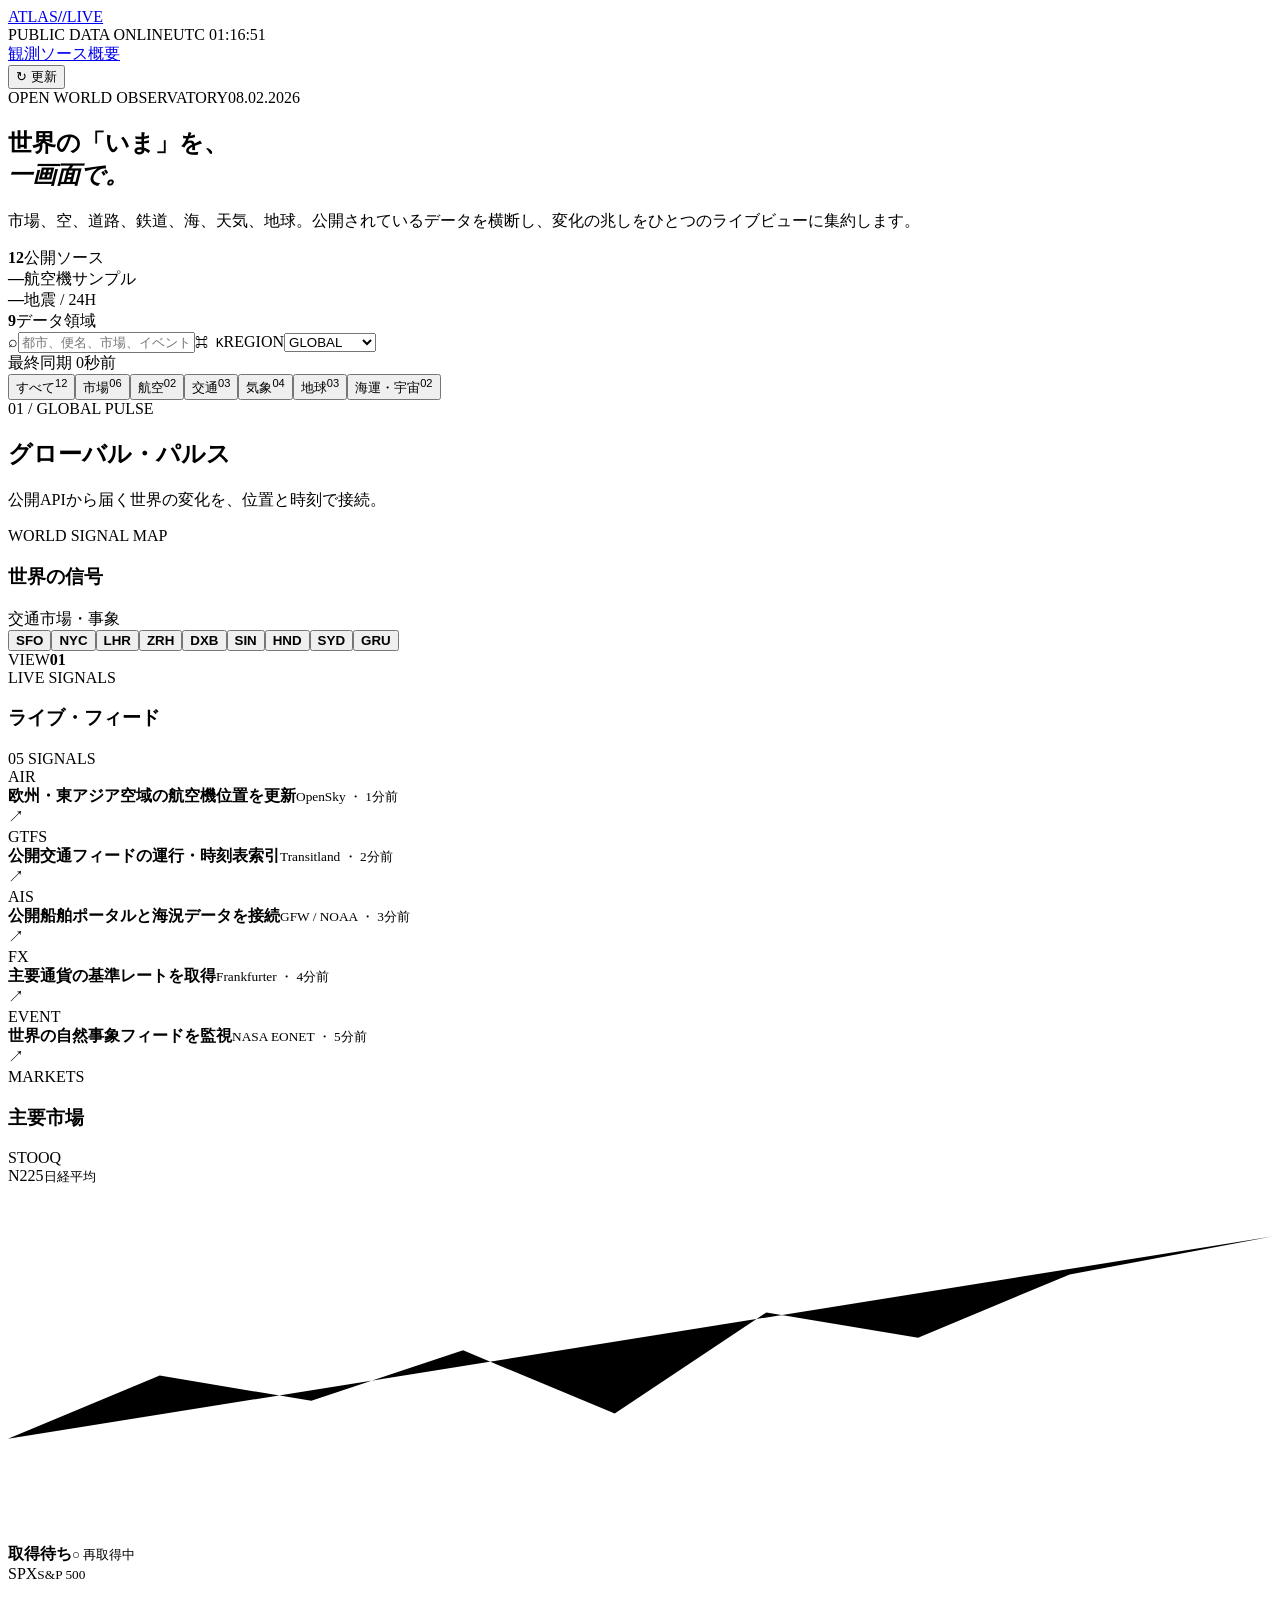
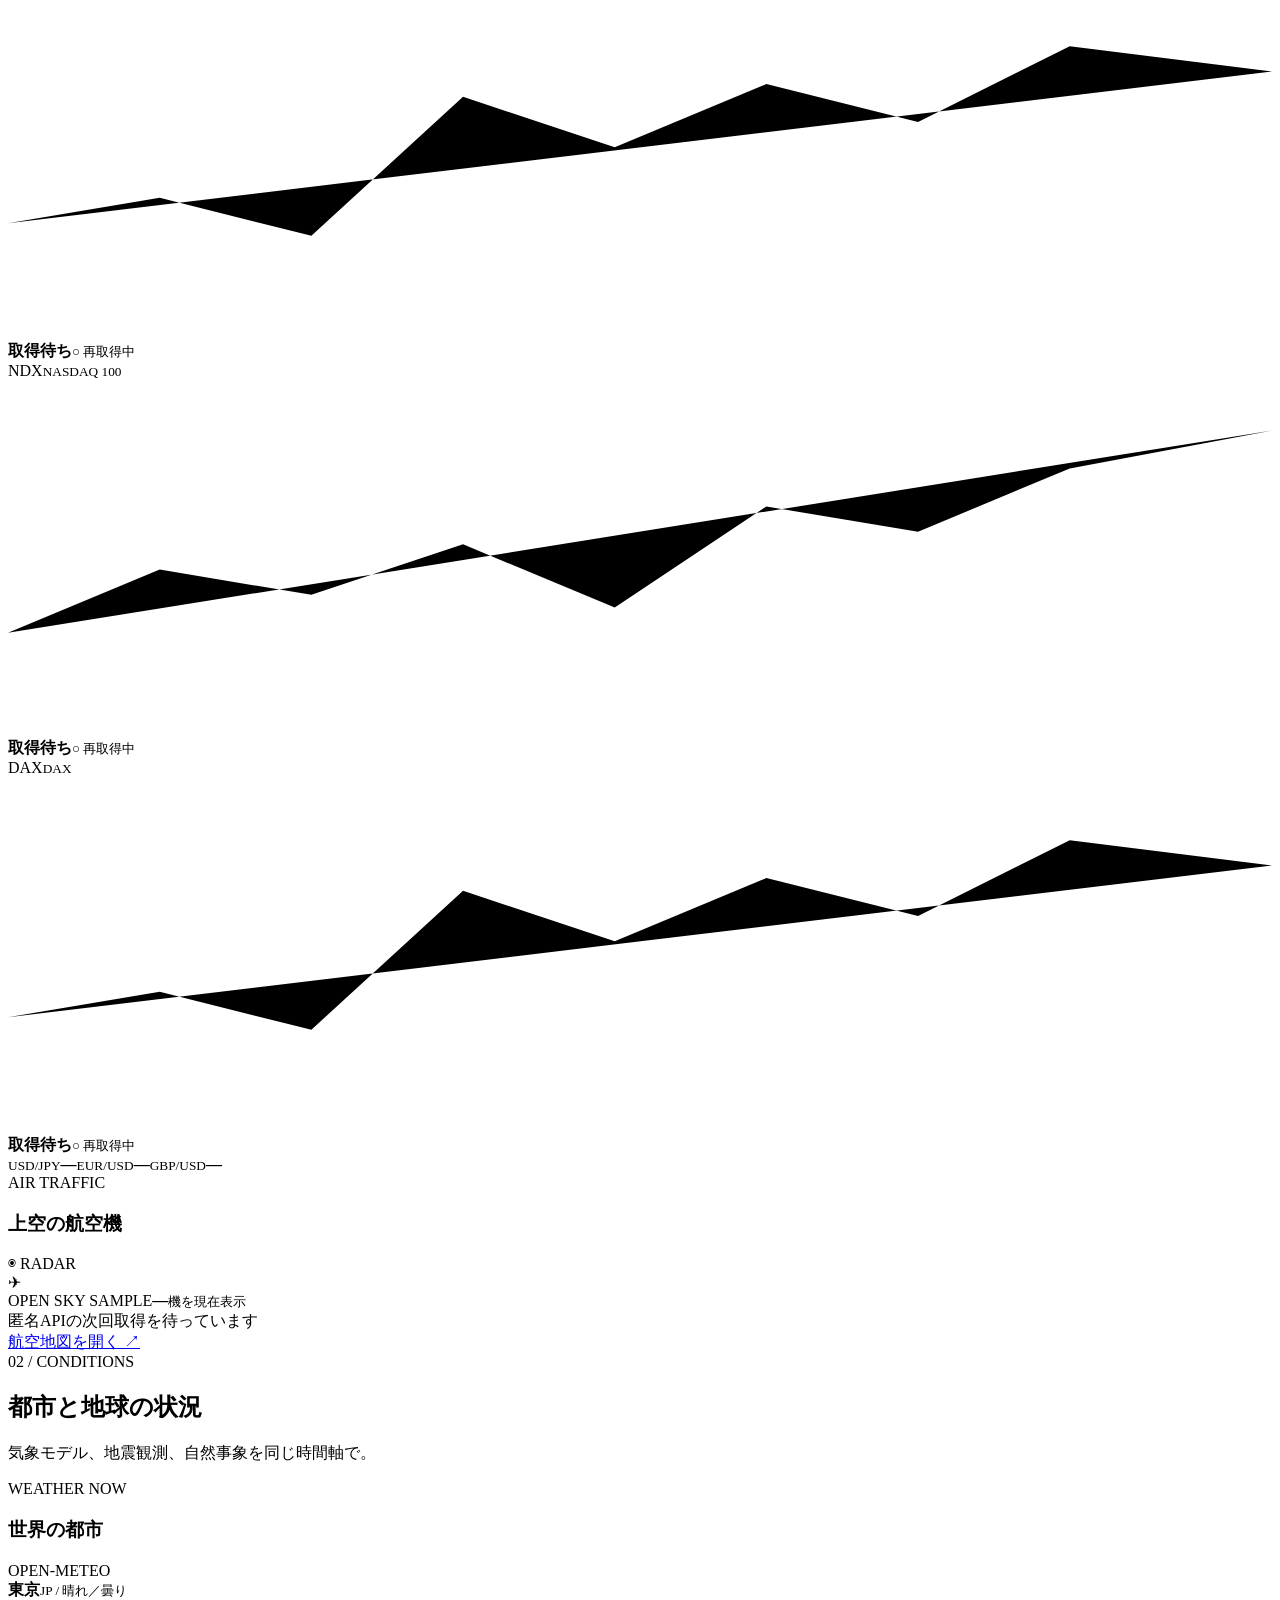
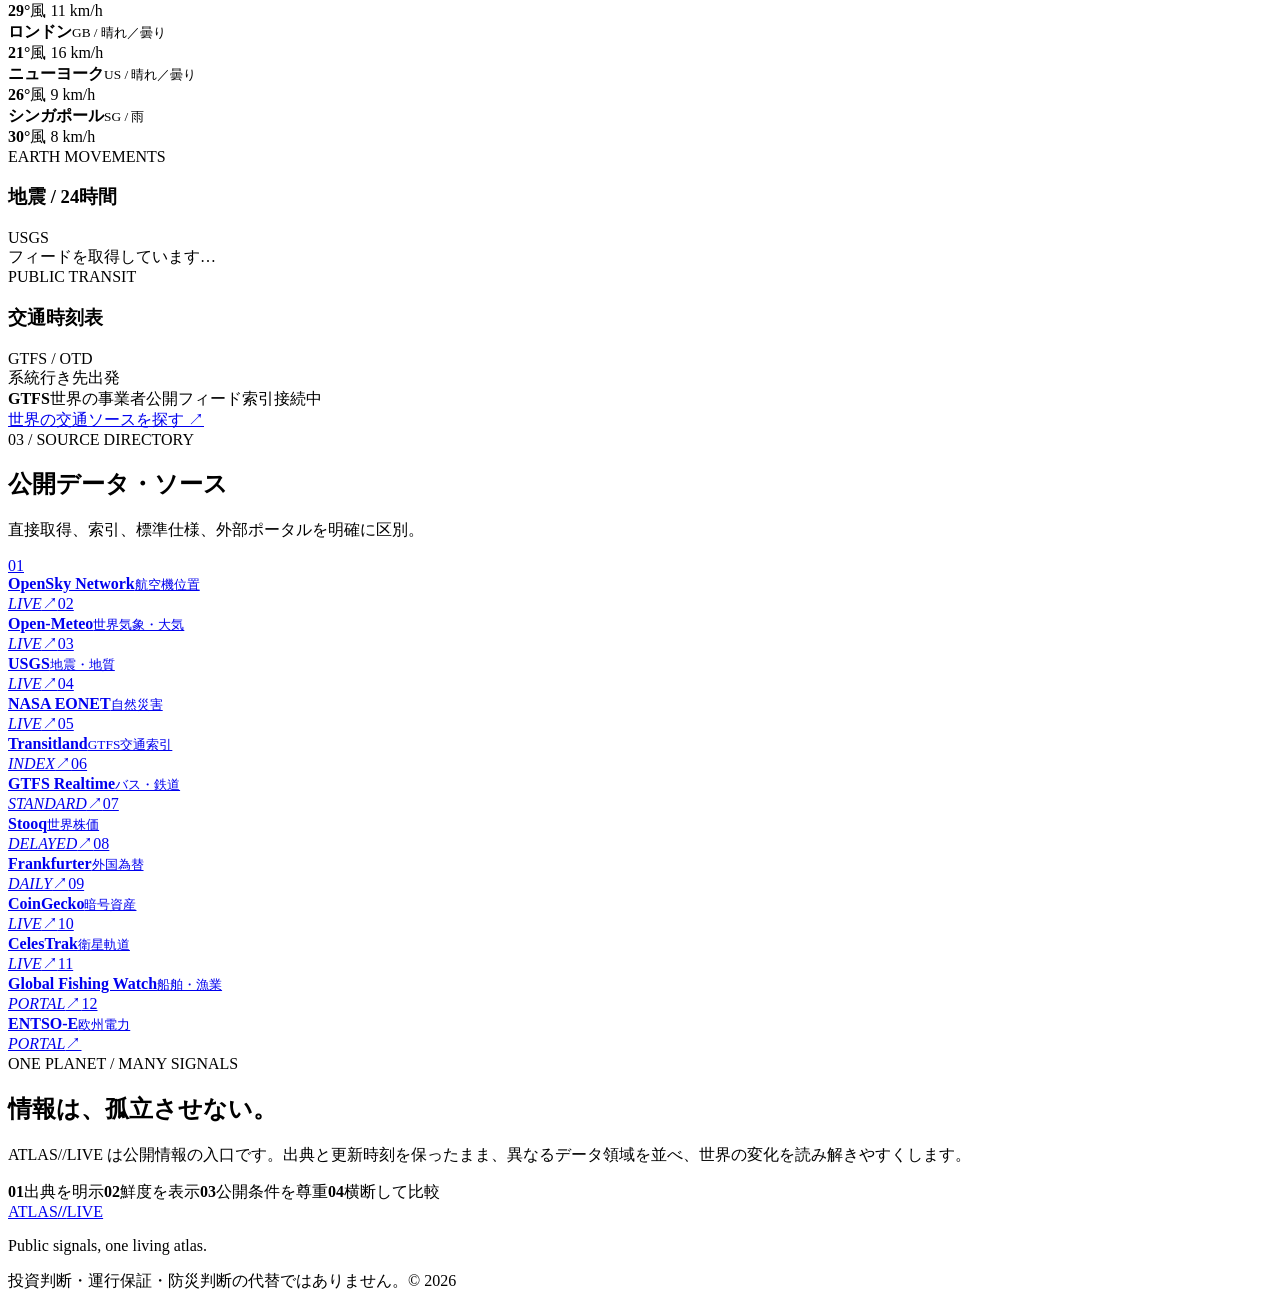
==== index.html @ 1d6b1f28 "Deploy ATLAS LIVE to GitHub Pages" ====
<!DOCTYPE html><html lang="ja"><head><meta charSet="utf-8"/><meta name="viewport" content="width=device-width, initial-scale=1"/><link rel="stylesheet" href="/world-web/_next/static/chunks/00b5xaovf6s9a.css" data-precedence="next"/><link rel="preload" as="script" fetchPriority="low" href="/world-web/_next/static/chunks/0ht900cau6_ur.js"/><script src="/world-web/_next/static/chunks/09-vfir2fygvc.js" async=""></script><script src="/world-web/_next/static/chunks/07lhk_q6pmm3r.js" async=""></script><script src="/world-web/_next/static/chunks/turbopack-0_xje67bsue8r.js" async=""></script><script src="/world-web/_next/static/chunks/0dbhjjzl8qfwv.js" async=""></script><script src="/world-web/_next/static/chunks/01idgk2assfg_.js" async=""></script><title>ATLAS//LIVE — 世界のいまを、一画面で。</title><meta name="description" content="市場、航空、交通、気象、地震、海運など世界の公開データを横断するライブ情報ハブ。"/><meta property="og:title" content="ATLAS//LIVE"/><meta property="og:description" content="THE WORLD, NOW. 世界の公開データをひとつのライブビューに。"/><meta property="og:image" content="https://almond1114.github.io/world-web/world-web/og.png"/><meta property="og:image:width" content="1200"/><meta property="og:image:height" content="630"/><meta property="og:image:alt" content="ATLAS//LIVE — THE WORLD, NOW."/><meta property="og:type" content="website"/><meta name="twitter:card" content="summary_large_image"/><meta name="twitter:title" content="ATLAS//LIVE"/><meta name="twitter:description" content="THE WORLD, NOW."/><meta name="twitter:image" content="https://almond1114.github.io/world-web/world-web/og.png"/><script src="/world-web/_next/static/chunks/03~yq9q893hmn.js" noModule=""></script></head><body><div hidden=""><!--$--><!--/$--></div><main><header class="topbar"><a class="brand" href="#top" aria-label="Atlas Live ホーム"><span>ATLAS</span><b>//</b><span>LIVE</span></a><div class="topStatus"><span class="livePill"><i></i> PUBLIC DATA ONLINE</span><span class="utc">UTC <!-- -->01:16:51</span></div><nav aria-label="メインナビゲーション"><a href="#observatory">観測</a><a href="#sources">ソース</a><a href="#about">概要</a></nav><button class="refreshButton isLoading" aria-label="データを再取得"><span>↻</span> 更新</button></header><section class="hero" id="top"><div class="heroKicker"><span>OPEN WORLD OBSERVATORY</span><span>08.02.2026</span></div><div class="heroGrid"><div><h1>世界の「いま」を、<br/><em>一画面で。</em></h1><p>市場、空、道路、鉄道、海、天気、地球。公開されているデータを横断し、変化の兆しをひとつのライブビューに集約します。</p></div><div class="heroSummary"><div><strong>12</strong><span>公開ソース</span></div><div><strong>—</strong><span>航空機サンプル</span></div><div><strong>—</strong><span>地震 / 24H</span></div><div><strong>9</strong><span>データ領域</span></div></div></div><div class="controlRail"><label class="searchBox"><span>⌕</span><input placeholder="都市、便名、市場、イベントを検索" aria-label="横断検索" value=""/><kbd>⌘ K</kbd></label><label class="regionSelect"><span>REGION</span><select aria-label="地域"><option selected="">GLOBAL</option><option>ASIA</option><option>EUROPE</option><option>AMERICAS</option><option>OCEANIA</option></select></label><div class="freshness"><span class="warn"></span> 最終同期 <!-- -->0秒前</div></div></section><section class="categoryRail" aria-label="データ種別"><button class="active"><span>すべて</span><sup>12</sup></button><button class=""><span>市場</span><sup>06</sup></button><button class=""><span>航空</span><sup>02</sup></button><button class=""><span>交通</span><sup>03</sup></button><button class=""><span>気象</span><sup>04</sup></button><button class=""><span>地球</span><sup>03</sup></button><button class=""><span>海運・宇宙</span><sup>02</sup></button></section><section class="observatory" id="observatory"><div class="sectionHead"><div><span class="eyebrow">01 / GLOBAL PULSE</span><h2>グローバル・パルス</h2></div><p>公開APIから届く世界の変化を、位置と時刻で接続。</p></div><div class="dashboardGrid"><article class="mapCard panel"><div class="panelHead"><div><span class="miniLabel">WORLD SIGNAL MAP</span><h3>世界の信号</h3></div><div class="legend"><span><i class="mint"></i>交通</span><span><i class="coral"></i>市場・事象</span></div></div><div class="mapCanvas" role="img" aria-label="公開データの信号位置を示す世界地図"><div class="lat lat1"></div><div class="lat lat2"></div><div class="lon lon1"></div><div class="lon lon2"></div><div class="land northAmerica"></div><div class="land southAmerica"></div><div class="land europe"></div><div class="land africa"></div><div class="land asia"></div><div class="land australia"></div><div class="route route1"></div><div class="route route2"></div><div class="route route3"></div><button class="mapNode air" style="left:14%;top:42%" aria-label="SFO データポイント"><span></span> <b>SFO</b></button><button class="mapNode market" style="left:27%;top:37%" aria-label="NYC データポイント"><span></span> <b>NYC</b></button><button class="mapNode air" style="left:46%;top:30%" aria-label="LHR データポイント"><span></span> <b>LHR</b></button><button class="mapNode transit" style="left:51%;top:36%" aria-label="ZRH データポイント"><span></span> <b>ZRH</b></button><button class="mapNode weather" style="left:61%;top:49%" aria-label="DXB データポイント"><span></span> <b>DXB</b></button><button class="mapNode transit" style="left:73%;top:65%" aria-label="SIN データポイント"><span></span> <b>SIN</b></button><button class="mapNode air" style="left:83%;top:41%" aria-label="HND データポイント"><span></span> <b>HND</b></button><button class="mapNode weather" style="left:87%;top:78%" aria-label="SYD データポイント"><span></span> <b>SYD</b></button><button class="mapNode market" style="left:34%;top:74%" aria-label="GRU データポイント"><span></span> <b>GRU</b></button><div class="mapStamp"><span>VIEW</span><b>01</b></div></div></article><article class="feedCard panel"><div class="panelHead sticky"><div><span class="miniLabel">LIVE SIGNALS</span><h3>ライブ・フィード</h3></div><span class="resultCount">05<!-- --> SIGNALS</span></div><div class="feedList"><div class="feedItem"><span class="feedTag mint">AIR</span><div><strong>欧州・東アジア空域の航空機位置を更新</strong><small>OpenSky<!-- --> ・ <!-- -->1<!-- -->分前</small></div><span class="arrow">↗</span></div><div class="feedItem"><span class="feedTag blue">GTFS</span><div><strong>公開交通フィードの運行・時刻表索引</strong><small>Transitland<!-- --> ・ <!-- -->2<!-- -->分前</small></div><span class="arrow">↗</span></div><div class="feedItem"><span class="feedTag blue">AIS</span><div><strong>公開船舶ポータルと海況データを接続</strong><small>GFW / NOAA<!-- --> ・ <!-- -->3<!-- -->分前</small></div><span class="arrow">↗</span></div><div class="feedItem"><span class="feedTag coral">FX</span><div><strong>主要通貨の基準レートを取得</strong><small>Frankfurter<!-- --> ・ <!-- -->4<!-- -->分前</small></div><span class="arrow">↗</span></div><div class="feedItem"><span class="feedTag coral">EVENT</span><div><strong>世界の自然事象フィードを監視</strong><small>NASA EONET<!-- --> ・ <!-- -->5<!-- -->分前</small></div><span class="arrow">↗</span></div></div></article><article class="marketCard panel"><div class="panelHead"><div><span class="miniLabel">MARKETS</span><h3>主要市場</h3></div><span class="sourceFlag">STOOQ</span></div><div class="marketList"><div class="marketRow"><div><span>N225</span><small>日経平均</small></div><svg class="spark" viewBox="0 0 100 28" aria-hidden="true"><path d="M0 20 L12 15 L24 17 L36 13 L48 18 L60 10 L72 12 L84 7 L100 4"></path></svg><div class="marketValue"><strong>取得待ち</strong><small class="up">○ 再取得中</small></div></div><div class="marketRow"><div><span>SPX</span><small>S&amp;P 500</small></div><svg class="spark" viewBox="0 0 100 28" aria-hidden="true"><path d="M0 19 L12 17 L24 20 L36 9 L48 13 L60 8 L72 11 L84 5 L100 7"></path></svg><div class="marketValue"><strong>取得待ち</strong><small class="up">○ 再取得中</small></div></div><div class="marketRow"><div><span>NDX</span><small>NASDAQ 100</small></div><svg class="spark" viewBox="0 0 100 28" aria-hidden="true"><path d="M0 20 L12 15 L24 17 L36 13 L48 18 L60 10 L72 12 L84 7 L100 4"></path></svg><div class="marketValue"><strong>取得待ち</strong><small class="up">○ 再取得中</small></div></div><div class="marketRow"><div><span>DAX</span><small>DAX</small></div><svg class="spark" viewBox="0 0 100 28" aria-hidden="true"><path d="M0 19 L12 17 L24 20 L36 9 L48 13 L60 8 L72 11 L84 5 L100 7"></path></svg><div class="marketValue"><strong>取得待ち</strong><small class="up">○ 再取得中</small></div></div></div><div class="fxStrip"><span><small>USD/JPY</small><b>—</b></span><span><small>EUR/USD</small><b>—</b></span><span><small>GBP/USD</small><b>—</b></span></div></article><article class="flightCard panel"><div class="panelHead"><div><span class="miniLabel">AIR TRAFFIC</span><h3>上空の航空機</h3></div><span class="radar">◉ RADAR</span></div><div class="flightHero"><div class="planeGlyph">✈</div><div><span>OPEN SKY SAMPLE</span><strong>—</strong><small>機を現在表示</small></div></div><div class="flightList"><div class="flightEmpty">匿名APIの次回取得を待っています</div></div><a class="panelLink" href="https://opensky-network.org/network/explorer" target="_blank" rel="noreferrer">航空地図を開く <span>↗</span></a></article></div></section><section class="conditions"><div class="sectionHead light"><div><span class="eyebrow">02 / CONDITIONS</span><h2>都市と地球の状況</h2></div><p>気象モデル、地震観測、自然事象を同じ時間軸で。</p></div><div class="conditionGrid"><article class="weatherPanel lightPanel"><div class="panelHead"><div><span class="miniLabel">WEATHER NOW</span><h3>世界の都市</h3></div><span>OPEN-METEO</span></div><div class="weatherGrid"><div class="weatherCity"><div><b>東京</b><small>JP<!-- --> / <!-- -->晴れ／曇り</small></div><strong>29<!-- -->°</strong><span>風 <!-- -->11<!-- --> km/h</span></div><div class="weatherCity"><div><b>ロンドン</b><small>GB<!-- --> / <!-- -->晴れ／曇り</small></div><strong>21<!-- -->°</strong><span>風 <!-- -->16<!-- --> km/h</span></div><div class="weatherCity"><div><b>ニューヨーク</b><small>US<!-- --> / <!-- -->晴れ／曇り</small></div><strong>26<!-- -->°</strong><span>風 <!-- -->9<!-- --> km/h</span></div><div class="weatherCity"><div><b>シンガポール</b><small>SG<!-- --> / <!-- -->雨</small></div><strong>30<!-- -->°</strong><span>風 <!-- -->8<!-- --> km/h</span></div></div></article><article class="quakePanel lightPanel"><div class="panelHead"><div><span class="miniLabel">EARTH MOVEMENTS</span><h3>地震 / 24時間</h3></div><span>USGS</span></div><div class="quakeList"><div class="emptyDark">フィードを取得しています…</div></div></article><article class="transitPanel lightPanel"><div class="panelHead"><div><span class="miniLabel">PUBLIC TRANSIT</span><h3>交通時刻表</h3></div><span>GTFS / OTD</span></div><div class="boardHead"><span>系統</span><span>行き先</span><span>出発</span></div><div class="boardRows"><div class="boardFallback"><b>GTFS</b><span>世界の事業者公開フィード索引</span><time>接続中</time></div></div><a class="darkLink" href="https://www.transit.land/" target="_blank" rel="noreferrer">世界の交通ソースを探す ↗</a></article></div></section><section class="sourceSection" id="sources"><div class="sectionHead"><div><span class="eyebrow">03 / SOURCE DIRECTORY</span><h2>公開データ・ソース</h2></div><p>直接取得、索引、標準仕様、外部ポータルを明確に区別。</p></div><div class="sourceGrid"><a href="https://opensky-network.org/" target="_blank" rel="noreferrer" class="sourceItem"><span class="sourceNo">01</span><div><strong>OpenSky Network</strong><small>航空機位置</small></div><em>LIVE</em><span class="arrow">↗</span></a><a href="https://open-meteo.com/" target="_blank" rel="noreferrer" class="sourceItem"><span class="sourceNo">02</span><div><strong>Open-Meteo</strong><small>世界気象・大気</small></div><em>LIVE</em><span class="arrow">↗</span></a><a href="https://earthquake.usgs.gov/" target="_blank" rel="noreferrer" class="sourceItem"><span class="sourceNo">03</span><div><strong>USGS</strong><small>地震・地質</small></div><em>LIVE</em><span class="arrow">↗</span></a><a href="https://eonet.gsfc.nasa.gov/" target="_blank" rel="noreferrer" class="sourceItem"><span class="sourceNo">04</span><div><strong>NASA EONET</strong><small>自然災害</small></div><em>LIVE</em><span class="arrow">↗</span></a><a href="https://www.transit.land/" target="_blank" rel="noreferrer" class="sourceItem"><span class="sourceNo">05</span><div><strong>Transitland</strong><small>GTFS交通索引</small></div><em>INDEX</em><span class="arrow">↗</span></a><a href="https://gtfs.org/" target="_blank" rel="noreferrer" class="sourceItem"><span class="sourceNo">06</span><div><strong>GTFS Realtime</strong><small>バス・鉄道</small></div><em>STANDARD</em><span class="arrow">↗</span></a><a href="https://stooq.com/" target="_blank" rel="noreferrer" class="sourceItem"><span class="sourceNo">07</span><div><strong>Stooq</strong><small>世界株価</small></div><em>DELAYED</em><span class="arrow">↗</span></a><a href="https://frankfurter.dev/" target="_blank" rel="noreferrer" class="sourceItem"><span class="sourceNo">08</span><div><strong>Frankfurter</strong><small>外国為替</small></div><em>DAILY</em><span class="arrow">↗</span></a><a href="https://www.coingecko.com/" target="_blank" rel="noreferrer" class="sourceItem"><span class="sourceNo">09</span><div><strong>CoinGecko</strong><small>暗号資産</small></div><em>LIVE</em><span class="arrow">↗</span></a><a href="https://celestrak.org/" target="_blank" rel="noreferrer" class="sourceItem"><span class="sourceNo">10</span><div><strong>CelesTrak</strong><small>衛星軌道</small></div><em>LIVE</em><span class="arrow">↗</span></a><a href="https://globalfishingwatch.org/" target="_blank" rel="noreferrer" class="sourceItem"><span class="sourceNo">11</span><div><strong>Global Fishing Watch</strong><small>船舶・漁業</small></div><em>PORTAL</em><span class="arrow">↗</span></a><a href="https://transparency.entsoe.eu/" target="_blank" rel="noreferrer" class="sourceItem"><span class="sourceNo">12</span><div><strong>ENTSO-E</strong><small>欧州電力</small></div><em>PORTAL</em><span class="arrow">↗</span></a></div></section><section class="manifesto" id="about"><span class="eyebrow">ONE PLANET / MANY SIGNALS</span><h2>情報は、孤立させない。</h2><p>ATLAS//LIVE は公開情報の入口です。出典と更新時刻を保ったまま、異なるデータ領域を並べ、世界の変化を読み解きやすくします。</p><div class="principles"><span><b>01</b>出典を明示</span><span><b>02</b>鮮度を表示</span><span><b>03</b>公開条件を尊重</span><span><b>04</b>横断して比較</span></div></section><footer><a class="brand" href="#top"><span>ATLAS</span><b>//</b><span>LIVE</span></a><p>Public signals, one living atlas.</p><div><span>投資判断・運行保証・防災判断の代替ではありません。</span><span>© 2026</span></div></footer></main><!--$--><!--/$--><script src="/world-web/_next/static/chunks/0ht900cau6_ur.js" id="_R_" async=""></script><script>(self.__next_f=self.__next_f||[]).push([0])</script><script>self.__next_f.push([1,"1:\"$Sreact.fragment\"\n2:I[39756,[\"/world-web/_next/static/chunks/0dbhjjzl8qfwv.js\"],\"default\"]\n3:I[37457,[\"/world-web/_next/static/chunks/0dbhjjzl8qfwv.js\"],\"default\"]\n4:I[47257,[\"/world-web/_next/static/chunks/0dbhjjzl8qfwv.js\"],\"ClientPageRoot\"]\n5:I[31713,[\"/world-web/_next/static/chunks/0dbhjjzl8qfwv.js\",\"/world-web/_next/static/chunks/01idgk2assfg_.js\"],\"default\"]\n8:I[97367,[\"/world-web/_next/static/chunks/0dbhjjzl8qfwv.js\"],\"OutletBoundary\"]\n9:\"$Sreact.suspense\"\nb:I[97367,[\"/world-web/_next/static/chunks/0dbhjjzl8qfwv.js\"],\"ViewportBoundary\"]\nd:I[97367,[\"/world-web/_next/static/chunks/0dbhjjzl8qfwv.js\"],\"MetadataBoundary\"]\nf:I[68027,[\"/world-web/_next/static/chunks/0dbhjjzl8qfwv.js\"],\"default\",1]\n:HL[\"/world-web/_next/static/chunks/00b5xaovf6s9a.css\",\"style\"]\n"])</script><script>self.__next_f.push([1,"0:{\"P\":null,\"c\":[\"\",\"\"],\"q\":\"\",\"i\":false,\"f\":[[[\"\",{\"children\":[\"__PAGE__\",{}]},\"$undefined\",\"$undefined\",16],[[\"$\",\"$1\",\"c\",{\"children\":[[[\"$\",\"link\",\"0\",{\"rel\":\"stylesheet\",\"href\":\"/world-web/_next/static/chunks/00b5xaovf6s9a.css\",\"precedence\":\"next\",\"crossOrigin\":\"$undefined\",\"nonce\":\"$undefined\"}],[\"$\",\"script\",\"script-0\",{\"src\":\"/world-web/_next/static/chunks/0dbhjjzl8qfwv.js\",\"async\":true,\"nonce\":\"$undefined\"}]],[\"$\",\"html\",null,{\"lang\":\"ja\",\"children\":[\"$\",\"body\",null,{\"children\":[\"$\",\"$L2\",null,{\"parallelRouterKey\":\"children\",\"error\":\"$undefined\",\"errorStyles\":\"$undefined\",\"errorScripts\":\"$undefined\",\"template\":[\"$\",\"$L3\",null,{}],\"templateStyles\":\"$undefined\",\"templateScripts\":\"$undefined\",\"notFound\":[[[\"$\",\"title\",null,{\"children\":\"404: This page could not be found.\"}],[\"$\",\"div\",null,{\"style\":{\"fontFamily\":\"system-ui,\\\"Segoe UI\\\",Roboto,Helvetica,Arial,sans-serif,\\\"Apple Color Emoji\\\",\\\"Segoe UI Emoji\\\"\",\"height\":\"100vh\",\"textAlign\":\"center\",\"display\":\"flex\",\"flexDirection\":\"column\",\"alignItems\":\"center\",\"justifyContent\":\"center\"},\"children\":[\"$\",\"div\",null,{\"children\":[[\"$\",\"style\",null,{\"dangerouslySetInnerHTML\":{\"__html\":\"body{color:#000;background:#fff;margin:0}.next-error-h1{border-right:1px solid rgba(0,0,0,.3)}@media (prefers-color-scheme:dark){body{color:#fff;background:#000}.next-error-h1{border-right:1px solid rgba(255,255,255,.3)}}\"}}],[\"$\",\"h1\",null,{\"className\":\"next-error-h1\",\"style\":{\"display\":\"inline-block\",\"margin\":\"0 20px 0 0\",\"padding\":\"0 23px 0 0\",\"fontSize\":24,\"fontWeight\":500,\"verticalAlign\":\"top\",\"lineHeight\":\"49px\"},\"children\":404}],[\"$\",\"div\",null,{\"style\":{\"display\":\"inline-block\"},\"children\":[\"$\",\"h2\",null,{\"style\":{\"fontSize\":14,\"fontWeight\":400,\"lineHeight\":\"49px\",\"margin\":0},\"children\":\"This page could not be found.\"}]}]]}]}]],[]],\"forbidden\":\"$undefined\",\"unauthorized\":\"$undefined\"}]}]}]]}],{\"children\":[[\"$\",\"$1\",\"c\",{\"children\":[[\"$\",\"$L4\",null,{\"Component\":\"$5\",\"serverProvidedParams\":{\"searchParams\":{},\"params\":{},\"promises\":[\"$@6\",\"$@7\"]}}],[[\"$\",\"script\",\"script-0\",{\"src\":\"/world-web/_next/static/chunks/01idgk2assfg_.js\",\"async\":true,\"nonce\":\"$undefined\"}]],[\"$\",\"$L8\",null,{\"children\":[\"$\",\"$9\",null,{\"name\":\"Next.MetadataOutlet\",\"children\":\"$@a\"}]}]]}],{},null,false,null]},null,false,null],[\"$\",\"$1\",\"h\",{\"children\":[null,[\"$\",\"$Lb\",null,{\"children\":\"$Lc\"}],[\"$\",\"div\",null,{\"hidden\":true,\"children\":[\"$\",\"$Ld\",null,{\"children\":[\"$\",\"$9\",null,{\"name\":\"Next.Metadata\",\"children\":\"$Le\"}]}]}],null]}],false]],\"m\":\"$undefined\",\"G\":[\"$f\",[[\"$\",\"link\",\"0\",{\"rel\":\"stylesheet\",\"href\":\"/world-web/_next/static/chunks/00b5xaovf6s9a.css\",\"precedence\":\"next\",\"crossOrigin\":\"$undefined\",\"nonce\":\"$undefined\"}]]],\"S\":true,\"h\":null,\"s\":\"$undefined\",\"l\":\"$undefined\",\"p\":\"$undefined\",\"d\":\"$undefined\",\"b\":\"12LlucNJlAEx1Bt6dkg6p\"}\n"])</script><script>self.__next_f.push([1,"6:{}\n7:\"$0:f:0:1:1:children:0:props:children:0:props:serverProvidedParams:params\"\n"])</script><script>self.__next_f.push([1,"c:[[\"$\",\"meta\",\"0\",{\"charSet\":\"utf-8\"}],[\"$\",\"meta\",\"1\",{\"name\":\"viewport\",\"content\":\"width=device-width, initial-scale=1\"}]]\n"])</script><script>self.__next_f.push([1,"a:null\ne:[[\"$\",\"title\",\"0\",{\"children\":\"ATLAS//LIVE — 世界のいまを、一画面で。\"}],[\"$\",\"meta\",\"1\",{\"name\":\"description\",\"content\":\"市場、航空、交通、気象、地震、海運など世界の公開データを横断するライブ情報ハブ。\"}],[\"$\",\"meta\",\"2\",{\"property\":\"og:title\",\"content\":\"ATLAS//LIVE\"}],[\"$\",\"meta\",\"3\",{\"property\":\"og:description\",\"content\":\"THE WORLD, NOW. 世界の公開データをひとつのライブビューに。\"}],[\"$\",\"meta\",\"4\",{\"property\":\"og:image\",\"content\":\"https://almond1114.github.io/world-web/world-web/og.png\"}],[\"$\",\"meta\",\"5\",{\"property\":\"og:image:width\",\"content\":\"1200\"}],[\"$\",\"meta\",\"6\",{\"property\":\"og:image:height\",\"content\":\"630\"}],[\"$\",\"meta\",\"7\",{\"property\":\"og:image:alt\",\"content\":\"ATLAS//LIVE — THE WORLD, NOW.\"}],[\"$\",\"meta\",\"8\",{\"property\":\"og:type\",\"content\":\"website\"}],[\"$\",\"meta\",\"9\",{\"name\":\"twitter:card\",\"content\":\"summary_large_image\"}],[\"$\",\"meta\",\"10\",{\"name\":\"twitter:title\",\"content\":\"ATLAS//LIVE\"}],[\"$\",\"meta\",\"11\",{\"name\":\"twitter:description\",\"content\":\"THE WORLD, NOW.\"}],[\"$\",\"meta\",\"12\",{\"name\":\"twitter:image\",\"content\":\"https://almond1114.github.io/world-web/world-web/og.png\"}]]\n"])</script></body></html>
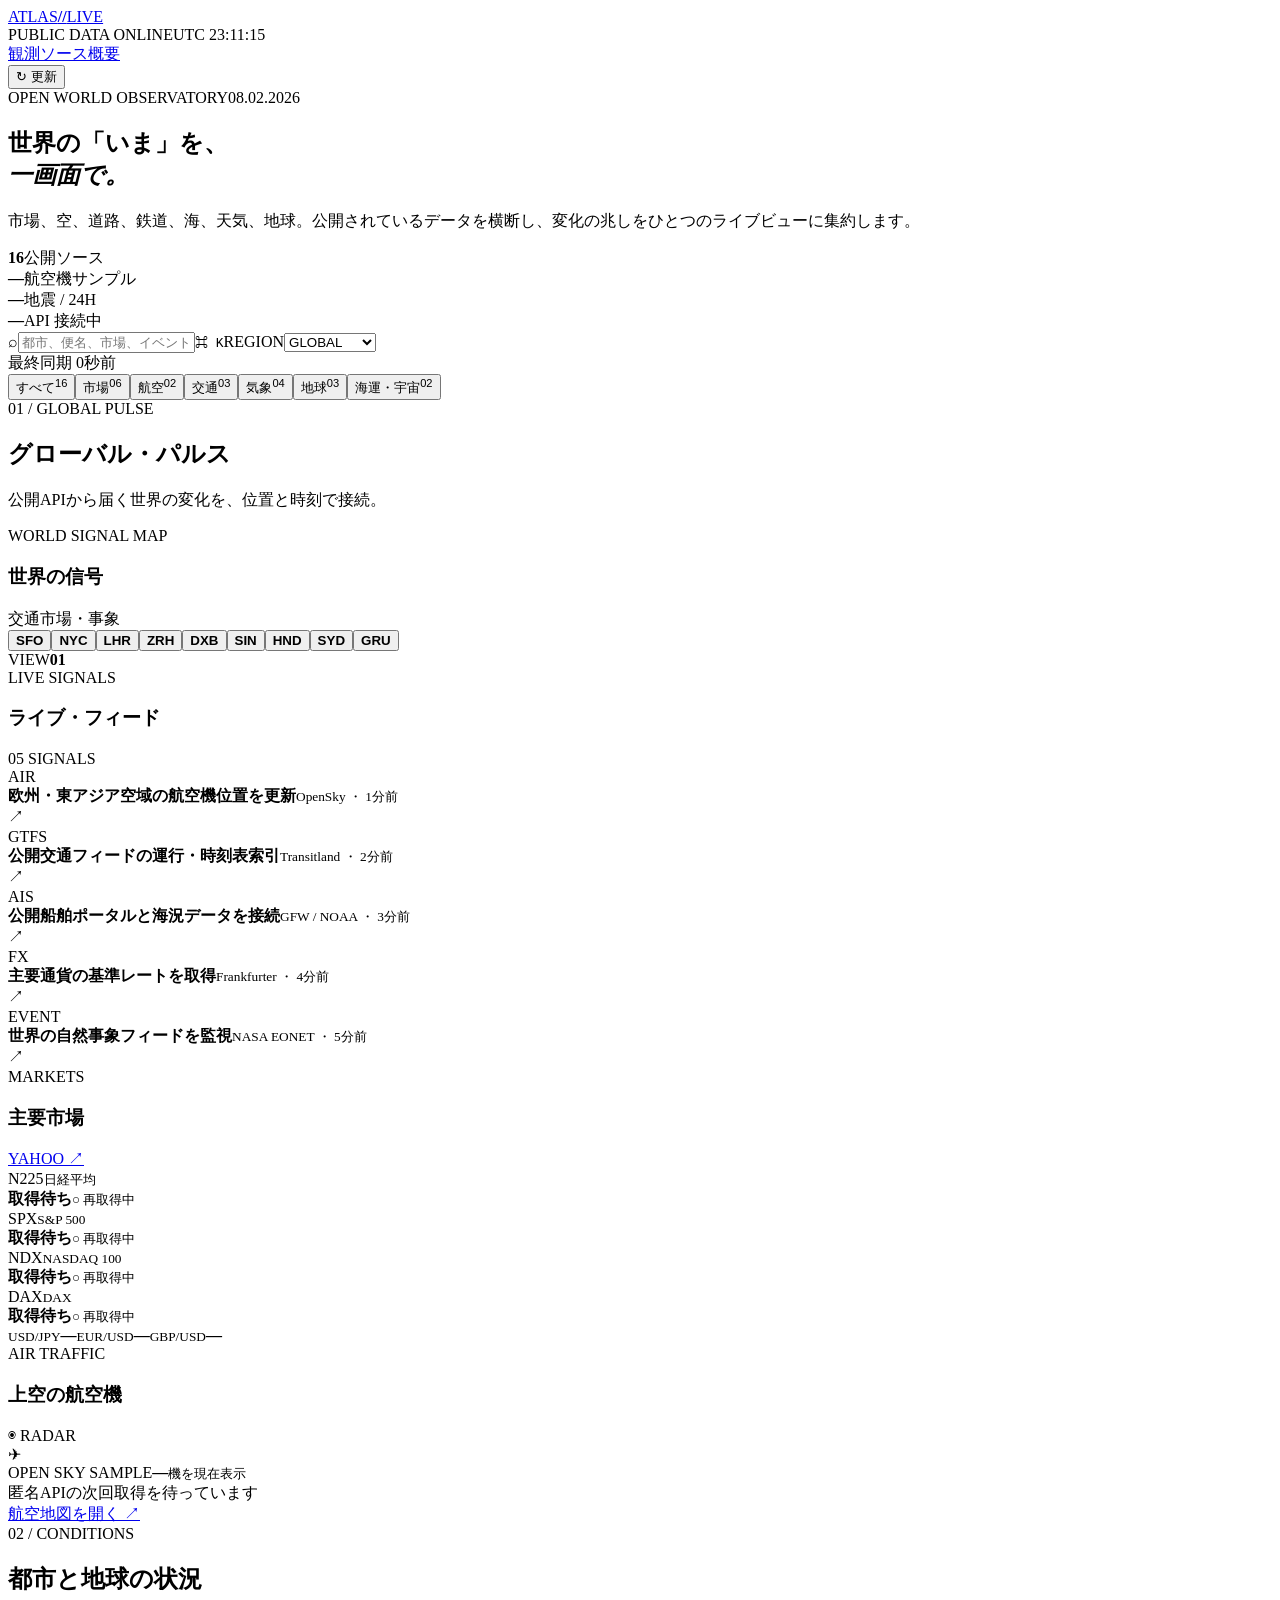
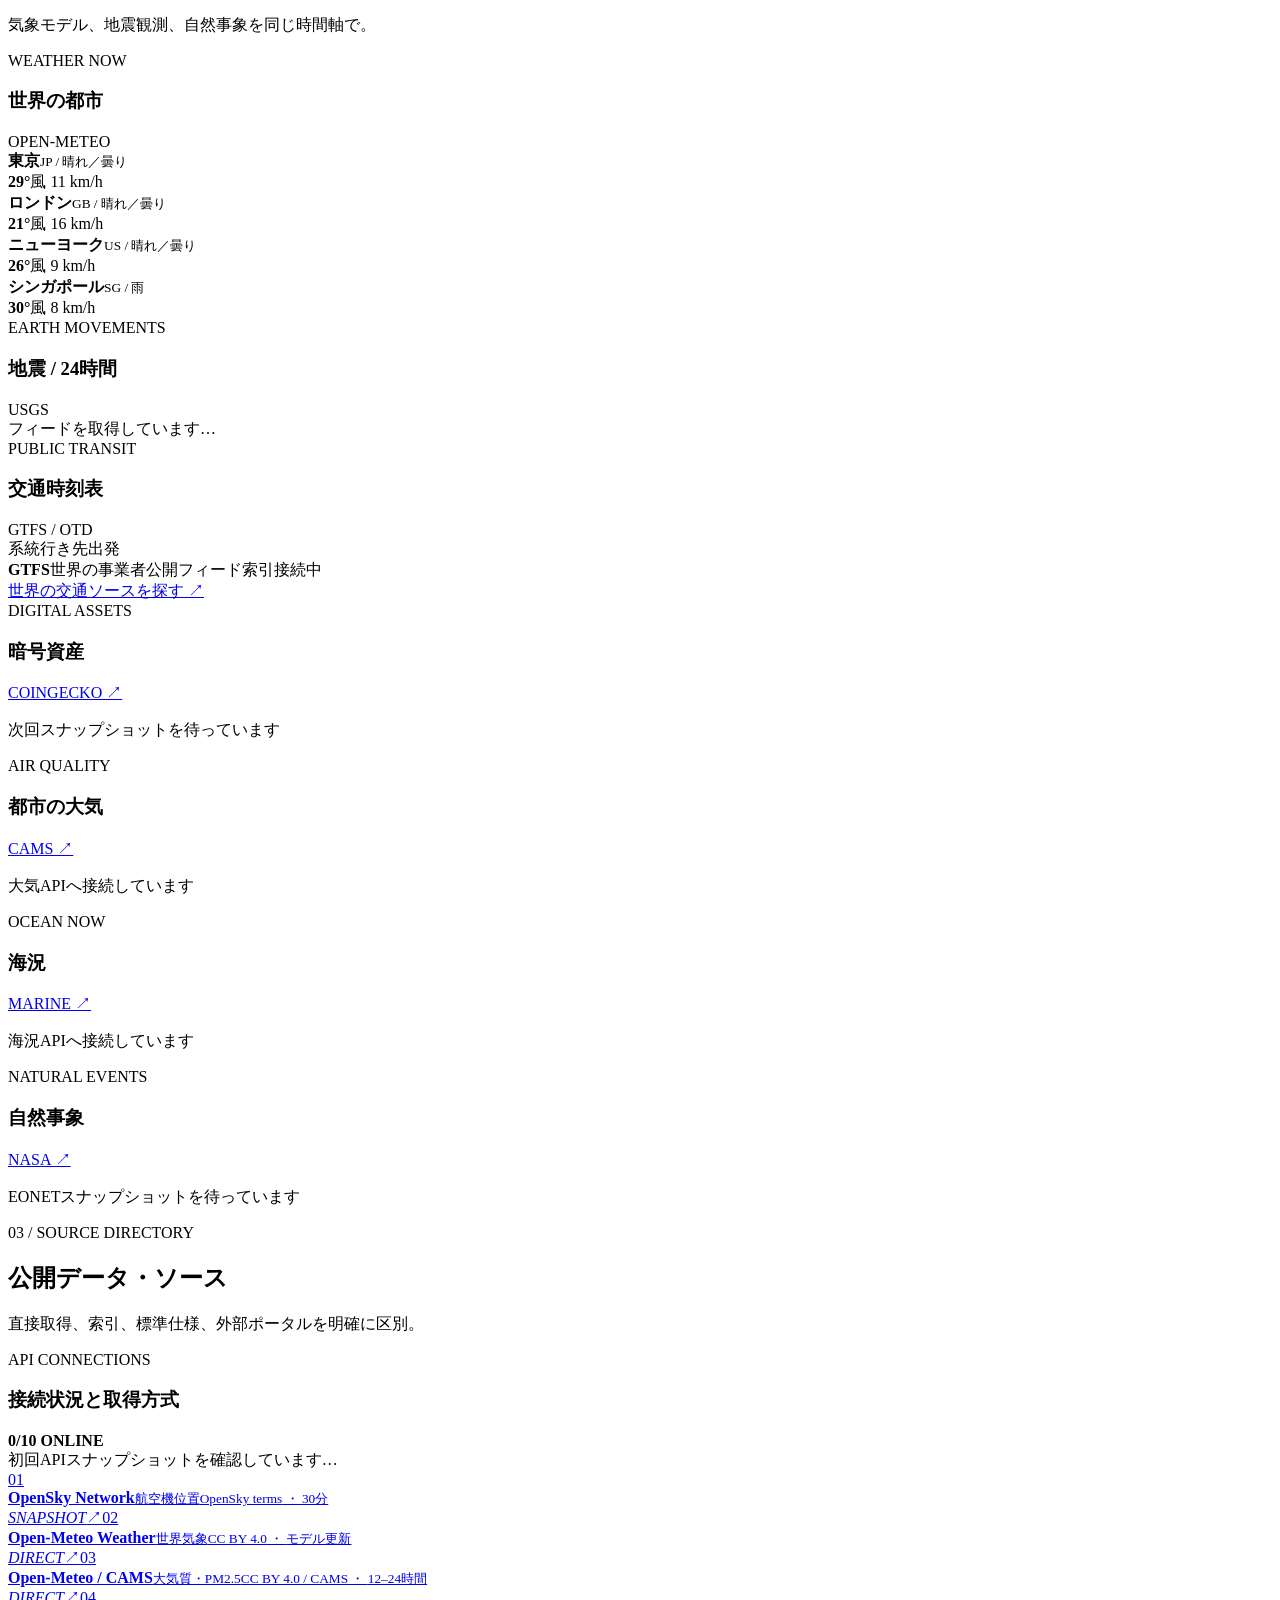
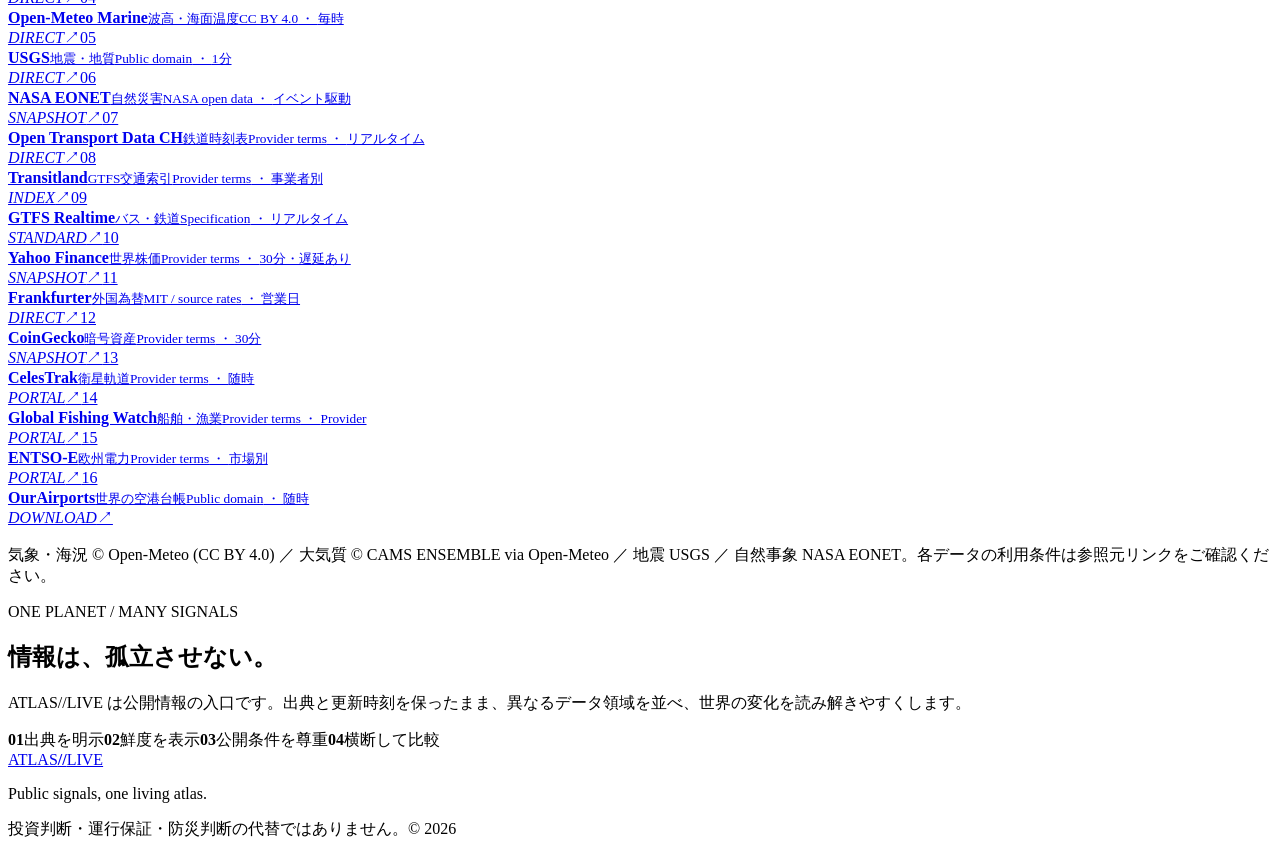
==== commit f6ea7844: "Add live public API sources and scheduled snapshots" ====
--- a/index.html
+++ b/index.html
@@ -1 +1 @@
-<!DOCTYPE html><html lang="ja"><head><meta charSet="utf-8"/><meta name="viewport" content="width=device-width, initial-scale=1"/><link rel="stylesheet" href="/world-web/_next/static/chunks/00b5xaovf6s9a.css" data-precedence="next"/><link rel="preload" as="script" fetchPriority="low" href="/world-web/_next/static/chunks/0ht900cau6_ur.js"/><script src="/world-web/_next/static/chunks/09-vfir2fygvc.js" async=""></script><script src="/world-web/_next/static/chunks/07lhk_q6pmm3r.js" async=""></script><script src="/world-web/_next/static/chunks/turbopack-0_xje67bsue8r.js" async=""></script><script src="/world-web/_next/static/chunks/0dbhjjzl8qfwv.js" async=""></script><script src="/world-web/_next/static/chunks/01idgk2assfg_.js" async=""></script><title>ATLAS//LIVE — 世界のいまを、一画面で。</title><meta name="description" content="市場、航空、交通、気象、地震、海運など世界の公開データを横断するライブ情報ハブ。"/><meta property="og:title" content="ATLAS//LIVE"/><meta property="og:description" content="THE WORLD, NOW. 世界の公開データをひとつのライブビューに。"/><meta property="og:image" content="https://almond1114.github.io/world-web/world-web/og.png"/><meta property="og:image:width" content="1200"/><meta property="og:image:height" content="630"/><meta property="og:image:alt" content="ATLAS//LIVE — THE WORLD, NOW."/><meta property="og:type" content="website"/><meta name="twitter:card" content="summary_large_image"/><meta name="twitter:title" content="ATLAS//LIVE"/><meta name="twitter:description" content="THE WORLD, NOW."/><meta name="twitter:image" content="https://almond1114.github.io/world-web/world-web/og.png"/><script src="/world-web/_next/static/chunks/03~yq9q893hmn.js" noModule=""></script></head><body><div hidden=""><!--$--><!--/$--></div><main><header class="topbar"><a class="brand" href="#top" aria-label="Atlas Live ホーム"><span>ATLAS</span><b>//</b><span>LIVE</span></a><div class="topStatus"><span class="livePill"><i></i> PUBLIC DATA ONLINE</span><span class="utc">UTC <!-- -->01:16:51</span></div><nav aria-label="メインナビゲーション"><a href="#observatory">観測</a><a href="#sources">ソース</a><a href="#about">概要</a></nav><button class="refreshButton isLoading" aria-label="データを再取得"><span>↻</span> 更新</button></header><section class="hero" id="top"><div class="heroKicker"><span>OPEN WORLD OBSERVATORY</span><span>08.02.2026</span></div><div class="heroGrid"><div><h1>世界の「いま」を、<br/><em>一画面で。</em></h1><p>市場、空、道路、鉄道、海、天気、地球。公開されているデータを横断し、変化の兆しをひとつのライブビューに集約します。</p></div><div class="heroSummary"><div><strong>12</strong><span>公開ソース</span></div><div><strong>—</strong><span>航空機サンプル</span></div><div><strong>—</strong><span>地震 / 24H</span></div><div><strong>9</strong><span>データ領域</span></div></div></div><div class="controlRail"><label class="searchBox"><span>⌕</span><input placeholder="都市、便名、市場、イベントを検索" aria-label="横断検索" value=""/><kbd>⌘ K</kbd></label><label class="regionSelect"><span>REGION</span><select aria-label="地域"><option selected="">GLOBAL</option><option>ASIA</option><option>EUROPE</option><option>AMERICAS</option><option>OCEANIA</option></select></label><div class="freshness"><span class="warn"></span> 最終同期 <!-- -->0秒前</div></div></section><section class="categoryRail" aria-label="データ種別"><button class="active"><span>すべて</span><sup>12</sup></button><button class=""><span>市場</span><sup>06</sup></button><button class=""><span>航空</span><sup>02</sup></button><button class=""><span>交通</span><sup>03</sup></button><button class=""><span>気象</span><sup>04</sup></button><button class=""><span>地球</span><sup>03</sup></button><button class=""><span>海運・宇宙</span><sup>02</sup></button></section><section class="observatory" id="observatory"><div class="sectionHead"><div><span class="eyebrow">01 / GLOBAL PULSE</span><h2>グローバル・パルス</h2></div><p>公開APIから届く世界の変化を、位置と時刻で接続。</p></div><div class="dashboardGrid"><article class="mapCard panel"><div class="panelHead"><div><span class="miniLabel">WORLD SIGNAL MAP</span><h3>世界の信号</h3></div><div class="legend"><span><i class="mint"></i>交通</span><span><i class="coral"></i>市場・事象</span></div></div><div class="mapCanvas" role="img" aria-label="公開データの信号位置を示す世界地図"><div class="lat lat1"></div><div class="lat lat2"></div><div class="lon lon1"></div><div class="lon lon2"></div><div class="land northAmerica"></div><div class="land southAmerica"></div><div class="land europe"></div><div class="land africa"></div><div class="land asia"></div><div class="land australia"></div><div class="route route1"></div><div class="route route2"></div><div class="route route3"></div><button class="mapNode air" style="left:14%;top:42%" aria-label="SFO データポイント"><span></span> <b>SFO</b></button><button class="mapNode market" style="left:27%;top:37%" aria-label="NYC データポイント"><span></span> <b>NYC</b></button><button class="mapNode air" style="left:46%;top:30%" aria-label="LHR データポイント"><span></span> <b>LHR</b></button><button class="mapNode transit" style="left:51%;top:36%" aria-label="ZRH データポイント"><span></span> <b>ZRH</b></button><button class="mapNode weather" style="left:61%;top:49%" aria-label="DXB データポイント"><span></span> <b>DXB</b></button><button class="mapNode transit" style="left:73%;top:65%" aria-label="SIN データポイント"><span></span> <b>SIN</b></button><button class="mapNode air" style="left:83%;top:41%" aria-label="HND データポイント"><span></span> <b>HND</b></button><button class="mapNode weather" style="left:87%;top:78%" aria-label="SYD データポイント"><span></span> <b>SYD</b></button><button class="mapNode market" style="left:34%;top:74%" aria-label="GRU データポイント"><span></span> <b>GRU</b></button><div class="mapStamp"><span>VIEW</span><b>01</b></div></div></article><article class="feedCard panel"><div class="panelHead sticky"><div><span class="miniLabel">LIVE SIGNALS</span><h3>ライブ・フィード</h3></div><span class="resultCount">05<!-- --> SIGNALS</span></div><div class="feedList"><div class="feedItem"><span class="feedTag mint">AIR</span><div><strong>欧州・東アジア空域の航空機位置を更新</strong><small>OpenSky<!-- --> ・ <!-- -->1<!-- -->分前</small></div><span class="arrow">↗</span></div><div class="feedItem"><span class="feedTag blue">GTFS</span><div><strong>公開交通フィードの運行・時刻表索引</strong><small>Transitland<!-- --> ・ <!-- -->2<!-- -->分前</small></div><span class="arrow">↗</span></div><div class="feedItem"><span class="feedTag blue">AIS</span><div><strong>公開船舶ポータルと海況データを接続</strong><small>GFW / NOAA<!-- --> ・ <!-- -->3<!-- -->分前</small></div><span class="arrow">↗</span></div><div class="feedItem"><span class="feedTag coral">FX</span><div><strong>主要通貨の基準レートを取得</strong><small>Frankfurter<!-- --> ・ <!-- -->4<!-- -->分前</small></div><span class="arrow">↗</span></div><div class="feedItem"><span class="feedTag coral">EVENT</span><div><strong>世界の自然事象フィードを監視</strong><small>NASA EONET<!-- --> ・ <!-- -->5<!-- -->分前</small></div><span class="arrow">↗</span></div></div></article><article class="marketCard panel"><div class="panelHead"><div><span class="miniLabel">MARKETS</span><h3>主要市場</h3></div><span class="sourceFlag">STOOQ</span></div><div class="marketList"><div class="marketRow"><div><span>N225</span><small>日経平均</small></div><svg class="spark" viewBox="0 0 100 28" aria-hidden="true"><path d="M0 20 L12 15 L24 17 L36 13 L48 18 L60 10 L72 12 L84 7 L100 4"></path></svg><div class="marketValue"><strong>取得待ち</strong><small class="up">○ 再取得中</small></div></div><div class="marketRow"><div><span>SPX</span><small>S&amp;P 500</small></div><svg class="spark" viewBox="0 0 100 28" aria-hidden="true"><path d="M0 19 L12 17 L24 20 L36 9 L48 13 L60 8 L72 11 L84 5 L100 7"></path></svg><div class="marketValue"><strong>取得待ち</strong><small class="up">○ 再取得中</small></div></div><div class="marketRow"><div><span>NDX</span><small>NASDAQ 100</small></div><svg class="spark" viewBox="0 0 100 28" aria-hidden="true"><path d="M0 20 L12 15 L24 17 L36 13 L48 18 L60 10 L72 12 L84 7 L100 4"></path></svg><div class="marketValue"><strong>取得待ち</strong><small class="up">○ 再取得中</small></div></div><div class="marketRow"><div><span>DAX</span><small>DAX</small></div><svg class="spark" viewBox="0 0 100 28" aria-hidden="true"><path d="M0 19 L12 17 L24 20 L36 9 L48 13 L60 8 L72 11 L84 5 L100 7"></path></svg><div class="marketValue"><strong>取得待ち</strong><small class="up">○ 再取得中</small></div></div></div><div class="fxStrip"><span><small>USD/JPY</small><b>—</b></span><span><small>EUR/USD</small><b>—</b></span><span><small>GBP/USD</small><b>—</b></span></div></article><article class="flightCard panel"><div class="panelHead"><div><span class="miniLabel">AIR TRAFFIC</span><h3>上空の航空機</h3></div><span class="radar">◉ RADAR</span></div><div class="flightHero"><div class="planeGlyph">✈</div><div><span>OPEN SKY SAMPLE</span><strong>—</strong><small>機を現在表示</small></div></div><div class="flightList"><div class="flightEmpty">匿名APIの次回取得を待っています</div></div><a class="panelLink" href="https://opensky-network.org/network/explorer" target="_blank" rel="noreferrer">航空地図を開く <span>↗</span></a></article></div></section><section class="conditions"><div class="sectionHead light"><div><span class="eyebrow">02 / CONDITIONS</span><h2>都市と地球の状況</h2></div><p>気象モデル、地震観測、自然事象を同じ時間軸で。</p></div><div class="conditionGrid"><article class="weatherPanel lightPanel"><div class="panelHead"><div><span class="miniLabel">WEATHER NOW</span><h3>世界の都市</h3></div><span>OPEN-METEO</span></div><div class="weatherGrid"><div class="weatherCity"><div><b>東京</b><small>JP<!-- --> / <!-- -->晴れ／曇り</small></div><strong>29<!-- -->°</strong><span>風 <!-- -->11<!-- --> km/h</span></div><div class="weatherCity"><div><b>ロンドン</b><small>GB<!-- --> / <!-- -->晴れ／曇り</small></div><strong>21<!-- -->°</strong><span>風 <!-- -->16<!-- --> km/h</span></div><div class="weatherCity"><div><b>ニューヨーク</b><small>US<!-- --> / <!-- -->晴れ／曇り</small></div><strong>26<!-- -->°</strong><span>風 <!-- -->9<!-- --> km/h</span></div><div class="weatherCity"><div><b>シンガポール</b><small>SG<!-- --> / <!-- -->雨</small></div><strong>30<!-- -->°</strong><span>風 <!-- -->8<!-- --> km/h</span></div></div></article><article class="quakePanel lightPanel"><div class="panelHead"><div><span class="miniLabel">EARTH MOVEMENTS</span><h3>地震 / 24時間</h3></div><span>USGS</span></div><div class="quakeList"><div class="emptyDark">フィードを取得しています…</div></div></article><article class="transitPanel lightPanel"><div class="panelHead"><div><span class="miniLabel">PUBLIC TRANSIT</span><h3>交通時刻表</h3></div><span>GTFS / OTD</span></div><div class="boardHead"><span>系統</span><span>行き先</span><span>出発</span></div><div class="boardRows"><div class="boardFallback"><b>GTFS</b><span>世界の事業者公開フィード索引</span><time>接続中</time></div></div><a class="darkLink" href="https://www.transit.land/" target="_blank" rel="noreferrer">世界の交通ソースを探す ↗</a></article></div></section><section class="sourceSection" id="sources"><div class="sectionHead"><div><span class="eyebrow">03 / SOURCE DIRECTORY</span><h2>公開データ・ソース</h2></div><p>直接取得、索引、標準仕様、外部ポータルを明確に区別。</p></div><div class="sourceGrid"><a href="https://opensky-network.org/" target="_blank" rel="noreferrer" class="sourceItem"><span class="sourceNo">01</span><div><strong>OpenSky Network</strong><small>航空機位置</small></div><em>LIVE</em><span class="arrow">↗</span></a><a href="https://open-meteo.com/" target="_blank" rel="noreferrer" class="sourceItem"><span class="sourceNo">02</span><div><strong>Open-Meteo</strong><small>世界気象・大気</small></div><em>LIVE</em><span class="arrow">↗</span></a><a href="https://earthquake.usgs.gov/" target="_blank" rel="noreferrer" class="sourceItem"><span class="sourceNo">03</span><div><strong>USGS</strong><small>地震・地質</small></div><em>LIVE</em><span class="arrow">↗</span></a><a href="https://eonet.gsfc.nasa.gov/" target="_blank" rel="noreferrer" class="sourceItem"><span class="sourceNo">04</span><div><strong>NASA EONET</strong><small>自然災害</small></div><em>LIVE</em><span class="arrow">↗</span></a><a href="https://www.transit.land/" target="_blank" rel="noreferrer" class="sourceItem"><span class="sourceNo">05</span><div><strong>Transitland</strong><small>GTFS交通索引</small></div><em>INDEX</em><span class="arrow">↗</span></a><a href="https://gtfs.org/" target="_blank" rel="noreferrer" class="sourceItem"><span class="sourceNo">06</span><div><strong>GTFS Realtime</strong><small>バス・鉄道</small></div><em>STANDARD</em><span class="arrow">↗</span></a><a href="https://stooq.com/" target="_blank" rel="noreferrer" class="sourceItem"><span class="sourceNo">07</span><div><strong>Stooq</strong><small>世界株価</small></div><em>DELAYED</em><span class="arrow">↗</span></a><a href="https://frankfurter.dev/" target="_blank" rel="noreferrer" class="sourceItem"><span class="sourceNo">08</span><div><strong>Frankfurter</strong><small>外国為替</small></div><em>DAILY</em><span class="arrow">↗</span></a><a href="https://www.coingecko.com/" target="_blank" rel="noreferrer" class="sourceItem"><span class="sourceNo">09</span><div><strong>CoinGecko</strong><small>暗号資産</small></div><em>LIVE</em><span class="arrow">↗</span></a><a href="https://celestrak.org/" target="_blank" rel="noreferrer" class="sourceItem"><span class="sourceNo">10</span><div><strong>CelesTrak</strong><small>衛星軌道</small></div><em>LIVE</em><span class="arrow">↗</span></a><a href="https://globalfishingwatch.org/" target="_blank" rel="noreferrer" class="sourceItem"><span class="sourceNo">11</span><div><strong>Global Fishing Watch</strong><small>船舶・漁業</small></div><em>PORTAL</em><span class="arrow">↗</span></a><a href="https://transparency.entsoe.eu/" target="_blank" rel="noreferrer" class="sourceItem"><span class="sourceNo">12</span><div><strong>ENTSO-E</strong><small>欧州電力</small></div><em>PORTAL</em><span class="arrow">↗</span></a></div></section><section class="manifesto" id="about"><span class="eyebrow">ONE PLANET / MANY SIGNALS</span><h2>情報は、孤立させない。</h2><p>ATLAS//LIVE は公開情報の入口です。出典と更新時刻を保ったまま、異なるデータ領域を並べ、世界の変化を読み解きやすくします。</p><div class="principles"><span><b>01</b>出典を明示</span><span><b>02</b>鮮度を表示</span><span><b>03</b>公開条件を尊重</span><span><b>04</b>横断して比較</span></div></section><footer><a class="brand" href="#top"><span>ATLAS</span><b>//</b><span>LIVE</span></a><p>Public signals, one living atlas.</p><div><span>投資判断・運行保証・防災判断の代替ではありません。</span><span>© 2026</span></div></footer></main><!--$--><!--/$--><script src="/world-web/_next/static/chunks/0ht900cau6_ur.js" id="_R_" async=""></script><script>(self.__next_f=self.__next_f||[]).push([0])</script><script>self.__next_f.push([1,"1:\"$Sreact.fragment\"\n2:I[39756,[\"/world-web/_next/static/chunks/0dbhjjzl8qfwv.js\"],\"default\"]\n3:I[37457,[\"/world-web/_next/static/chunks/0dbhjjzl8qfwv.js\"],\"default\"]\n4:I[47257,[\"/world-web/_next/static/chunks/0dbhjjzl8qfwv.js\"],\"ClientPageRoot\"]\n5:I[31713,[\"/world-web/_next/static/chunks/0dbhjjzl8qfwv.js\",\"/world-web/_next/static/chunks/01idgk2assfg_.js\"],\"default\"]\n8:I[97367,[\"/world-web/_next/static/chunks/0dbhjjzl8qfwv.js\"],\"OutletBoundary\"]\n9:\"$Sreact.suspense\"\nb:I[97367,[\"/world-web/_next/static/chunks/0dbhjjzl8qfwv.js\"],\"ViewportBoundary\"]\nd:I[97367,[\"/world-web/_next/static/chunks/0dbhjjzl8qfwv.js\"],\"MetadataBoundary\"]\nf:I[68027,[\"/world-web/_next/static/chunks/0dbhjjzl8qfwv.js\"],\"default\",1]\n:HL[\"/world-web/_next/static/chunks/00b5xaovf6s9a.css\",\"style\"]\n"])</script><script>self.__next_f.push([1,"0:{\"P\":null,\"c\":[\"\",\"\"],\"q\":\"\",\"i\":false,\"f\":[[[\"\",{\"children\":[\"__PAGE__\",{}]},\"$undefined\",\"$undefined\",16],[[\"$\",\"$1\",\"c\",{\"children\":[[[\"$\",\"link\",\"0\",{\"rel\":\"stylesheet\",\"href\":\"/world-web/_next/static/chunks/00b5xaovf6s9a.css\",\"precedence\":\"next\",\"crossOrigin\":\"$undefined\",\"nonce\":\"$undefined\"}],[\"$\",\"script\",\"script-0\",{\"src\":\"/world-web/_next/static/chunks/0dbhjjzl8qfwv.js\",\"async\":true,\"nonce\":\"$undefined\"}]],[\"$\",\"html\",null,{\"lang\":\"ja\",\"children\":[\"$\",\"body\",null,{\"children\":[\"$\",\"$L2\",null,{\"parallelRouterKey\":\"children\",\"error\":\"$undefined\",\"errorStyles\":\"$undefined\",\"errorScripts\":\"$undefined\",\"template\":[\"$\",\"$L3\",null,{}],\"templateStyles\":\"$undefined\",\"templateScripts\":\"$undefined\",\"notFound\":[[[\"$\",\"title\",null,{\"children\":\"404: This page could not be found.\"}],[\"$\",\"div\",null,{\"style\":{\"fontFamily\":\"system-ui,\\\"Segoe UI\\\",Roboto,Helvetica,Arial,sans-serif,\\\"Apple Color Emoji\\\",\\\"Segoe UI Emoji\\\"\",\"height\":\"100vh\",\"textAlign\":\"center\",\"display\":\"flex\",\"flexDirection\":\"column\",\"alignItems\":\"center\",\"justifyContent\":\"center\"},\"children\":[\"$\",\"div\",null,{\"children\":[[\"$\",\"style\",null,{\"dangerouslySetInnerHTML\":{\"__html\":\"body{color:#000;background:#fff;margin:0}.next-error-h1{border-right:1px solid rgba(0,0,0,.3)}@media (prefers-color-scheme:dark){body{color:#fff;background:#000}.next-error-h1{border-right:1px solid rgba(255,255,255,.3)}}\"}}],[\"$\",\"h1\",null,{\"className\":\"next-error-h1\",\"style\":{\"display\":\"inline-block\",\"margin\":\"0 20px 0 0\",\"padding\":\"0 23px 0 0\",\"fontSize\":24,\"fontWeight\":500,\"verticalAlign\":\"top\",\"lineHeight\":\"49px\"},\"children\":404}],[\"$\",\"div\",null,{\"style\":{\"display\":\"inline-block\"},\"children\":[\"$\",\"h2\",null,{\"style\":{\"fontSize\":14,\"fontWeight\":400,\"lineHeight\":\"49px\",\"margin\":0},\"children\":\"This page could not be found.\"}]}]]}]}]],[]],\"forbidden\":\"$undefined\",\"unauthorized\":\"$undefined\"}]}]}]]}],{\"children\":[[\"$\",\"$1\",\"c\",{\"children\":[[\"$\",\"$L4\",null,{\"Component\":\"$5\",\"serverProvidedParams\":{\"searchParams\":{},\"params\":{},\"promises\":[\"$@6\",\"$@7\"]}}],[[\"$\",\"script\",\"script-0\",{\"src\":\"/world-web/_next/static/chunks/01idgk2assfg_.js\",\"async\":true,\"nonce\":\"$undefined\"}]],[\"$\",\"$L8\",null,{\"children\":[\"$\",\"$9\",null,{\"name\":\"Next.MetadataOutlet\",\"children\":\"$@a\"}]}]]}],{},null,false,null]},null,false,null],[\"$\",\"$1\",\"h\",{\"children\":[null,[\"$\",\"$Lb\",null,{\"children\":\"$Lc\"}],[\"$\",\"div\",null,{\"hidden\":true,\"children\":[\"$\",\"$Ld\",null,{\"children\":[\"$\",\"$9\",null,{\"name\":\"Next.Metadata\",\"children\":\"$Le\"}]}]}],null]}],false]],\"m\":\"$undefined\",\"G\":[\"$f\",[[\"$\",\"link\",\"0\",{\"rel\":\"stylesheet\",\"href\":\"/world-web/_next/static/chunks/00b5xaovf6s9a.css\",\"precedence\":\"next\",\"crossOrigin\":\"$undefined\",\"nonce\":\"$undefined\"}]]],\"S\":true,\"h\":null,\"s\":\"$undefined\",\"l\":\"$undefined\",\"p\":\"$undefined\",\"d\":\"$undefined\",\"b\":\"12LlucNJlAEx1Bt6dkg6p\"}\n"])</script><script>self.__next_f.push([1,"6:{}\n7:\"$0:f:0:1:1:children:0:props:children:0:props:serverProvidedParams:params\"\n"])</script><script>self.__next_f.push([1,"c:[[\"$\",\"meta\",\"0\",{\"charSet\":\"utf-8\"}],[\"$\",\"meta\",\"1\",{\"name\":\"viewport\",\"content\":\"width=device-width, initial-scale=1\"}]]\n"])</script><script>self.__next_f.push([1,"a:null\ne:[[\"$\",\"title\",\"0\",{\"children\":\"ATLAS//LIVE — 世界のいまを、一画面で。\"}],[\"$\",\"meta\",\"1\",{\"name\":\"description\",\"content\":\"市場、航空、交通、気象、地震、海運など世界の公開データを横断するライブ情報ハブ。\"}],[\"$\",\"meta\",\"2\",{\"property\":\"og:title\",\"content\":\"ATLAS//LIVE\"}],[\"$\",\"meta\",\"3\",{\"property\":\"og:description\",\"content\":\"THE WORLD, NOW. 世界の公開データをひとつのライブビューに。\"}],[\"$\",\"meta\",\"4\",{\"property\":\"og:image\",\"content\":\"https://almond1114.github.io/world-web/world-web/og.png\"}],[\"$\",\"meta\",\"5\",{\"property\":\"og:image:width\",\"content\":\"1200\"}],[\"$\",\"meta\",\"6\",{\"property\":\"og:image:height\",\"content\":\"630\"}],[\"$\",\"meta\",\"7\",{\"property\":\"og:image:alt\",\"content\":\"ATLAS//LIVE — THE WORLD, NOW.\"}],[\"$\",\"meta\",\"8\",{\"property\":\"og:type\",\"content\":\"website\"}],[\"$\",\"meta\",\"9\",{\"name\":\"twitter:card\",\"content\":\"summary_large_image\"}],[\"$\",\"meta\",\"10\",{\"name\":\"twitter:title\",\"content\":\"ATLAS//LIVE\"}],[\"$\",\"meta\",\"11\",{\"name\":\"twitter:description\",\"content\":\"THE WORLD, NOW.\"}],[\"$\",\"meta\",\"12\",{\"name\":\"twitter:image\",\"content\":\"https://almond1114.github.io/world-web/world-web/og.png\"}]]\n"])</script></body></html>+<!DOCTYPE html><html lang="ja"><head><meta charSet="utf-8"/><meta name="viewport" content="width=device-width, initial-scale=1"/><link rel="stylesheet" href="/world-web/_next/static/chunks/0piuv67kfl-6o.css" data-precedence="next"/><link rel="preload" as="script" fetchPriority="low" href="/world-web/_next/static/chunks/0ht900cau6_ur.js"/><script src="/world-web/_next/static/chunks/09-vfir2fygvc.js" async=""></script><script src="/world-web/_next/static/chunks/07lhk_q6pmm3r.js" async=""></script><script src="/world-web/_next/static/chunks/turbopack-0_xje67bsue8r.js" async=""></script><script src="/world-web/_next/static/chunks/0dbhjjzl8qfwv.js" async=""></script><script src="/world-web/_next/static/chunks/0vcbw2y3dg9km.js" async=""></script><title>ATLAS//LIVE — 世界のいまを、一画面で。</title><meta name="description" content="市場、航空、交通、気象、地震、海運など世界の公開データを横断するライブ情報ハブ。"/><meta property="og:title" content="ATLAS//LIVE"/><meta property="og:description" content="THE WORLD, NOW. 世界の公開データをひとつのライブビューに。"/><meta property="og:image" content="https://almond1114.github.io/world-web/world-web/og.png"/><meta property="og:image:width" content="1200"/><meta property="og:image:height" content="630"/><meta property="og:image:alt" content="ATLAS//LIVE — THE WORLD, NOW."/><meta property="og:type" content="website"/><meta name="twitter:card" content="summary_large_image"/><meta name="twitter:title" content="ATLAS//LIVE"/><meta name="twitter:description" content="THE WORLD, NOW."/><meta name="twitter:image" content="https://almond1114.github.io/world-web/world-web/og.png"/><script src="/world-web/_next/static/chunks/03~yq9q893hmn.js" noModule=""></script></head><body><div hidden=""><!--$--><!--/$--></div><main><header class="topbar"><a class="brand" href="#top" aria-label="Atlas Live ホーム"><span>ATLAS</span><b>//</b><span>LIVE</span></a><div class="topStatus"><span class="livePill"><i></i> PUBLIC DATA ONLINE</span><span class="utc">UTC <!-- -->23:11:15</span></div><nav aria-label="メインナビゲーション"><a href="#observatory">観測</a><a href="#sources">ソース</a><a href="#about">概要</a></nav><button class="refreshButton isLoading" aria-label="データを再取得"><span>↻</span> 更新</button></header><section class="hero" id="top"><div class="heroKicker"><span>OPEN WORLD OBSERVATORY</span><span>08.02.2026</span></div><div class="heroGrid"><div><h1>世界の「いま」を、<br/><em>一画面で。</em></h1><p>市場、空、道路、鉄道、海、天気、地球。公開されているデータを横断し、変化の兆しをひとつのライブビューに集約します。</p></div><div class="heroSummary"><div><strong>16</strong><span>公開ソース</span></div><div><strong>—</strong><span>航空機サンプル</span></div><div><strong>—</strong><span>地震 / 24H</span></div><div><strong>—</strong><span>API 接続中</span></div></div></div><div class="controlRail"><label class="searchBox"><span>⌕</span><input placeholder="都市、便名、市場、イベントを検索" aria-label="横断検索" value=""/><kbd>⌘ K</kbd></label><label class="regionSelect"><span>REGION</span><select aria-label="地域"><option selected="">GLOBAL</option><option>ASIA</option><option>EUROPE</option><option>AMERICAS</option><option>OCEANIA</option></select></label><div class="freshness"><span class="warn"></span> 最終同期 <!-- -->0秒前</div></div></section><section class="categoryRail" aria-label="データ種別"><button class="active"><span>すべて</span><sup>16</sup></button><button class=""><span>市場</span><sup>06</sup></button><button class=""><span>航空</span><sup>02</sup></button><button class=""><span>交通</span><sup>03</sup></button><button class=""><span>気象</span><sup>04</sup></button><button class=""><span>地球</span><sup>03</sup></button><button class=""><span>海運・宇宙</span><sup>02</sup></button></section><section class="observatory" id="observatory"><div class="sectionHead"><div><span class="eyebrow">01 / GLOBAL PULSE</span><h2>グローバル・パルス</h2></div><p>公開APIから届く世界の変化を、位置と時刻で接続。</p></div><div class="dashboardGrid"><article class="mapCard panel"><div class="panelHead"><div><span class="miniLabel">WORLD SIGNAL MAP</span><h3>世界の信号</h3></div><div class="legend"><span><i class="mint"></i>交通</span><span><i class="coral"></i>市場・事象</span></div></div><div class="mapCanvas" role="img" aria-label="公開データの信号位置を示す世界地図"><div class="lat lat1"></div><div class="lat lat2"></div><div class="lon lon1"></div><div class="lon lon2"></div><div class="land northAmerica"></div><div class="land southAmerica"></div><div class="land europe"></div><div class="land africa"></div><div class="land asia"></div><div class="land australia"></div><div class="route route1"></div><div class="route route2"></div><div class="route route3"></div><button class="mapNode air" style="left:14%;top:42%" aria-label="SFO データポイント"><span></span> <b>SFO</b></button><button class="mapNode market" style="left:27%;top:37%" aria-label="NYC データポイント"><span></span> <b>NYC</b></button><button class="mapNode air" style="left:46%;top:30%" aria-label="LHR データポイント"><span></span> <b>LHR</b></button><button class="mapNode transit" style="left:51%;top:36%" aria-label="ZRH データポイント"><span></span> <b>ZRH</b></button><button class="mapNode weather" style="left:61%;top:49%" aria-label="DXB データポイント"><span></span> <b>DXB</b></button><button class="mapNode transit" style="left:73%;top:65%" aria-label="SIN データポイント"><span></span> <b>SIN</b></button><button class="mapNode air" style="left:83%;top:41%" aria-label="HND データポイント"><span></span> <b>HND</b></button><button class="mapNode weather" style="left:87%;top:78%" aria-label="SYD データポイント"><span></span> <b>SYD</b></button><button class="mapNode market" style="left:34%;top:74%" aria-label="GRU データポイント"><span></span> <b>GRU</b></button><div class="mapStamp"><span>VIEW</span><b>01</b></div></div></article><article class="feedCard panel"><div class="panelHead sticky"><div><span class="miniLabel">LIVE SIGNALS</span><h3>ライブ・フィード</h3></div><span class="resultCount">05<!-- --> SIGNALS</span></div><div class="feedList"><div class="feedItem"><span class="feedTag mint">AIR</span><div><strong>欧州・東アジア空域の航空機位置を更新</strong><small>OpenSky<!-- --> ・ <!-- -->1<!-- -->分前</small></div><span class="arrow">↗</span></div><div class="feedItem"><span class="feedTag blue">GTFS</span><div><strong>公開交通フィードの運行・時刻表索引</strong><small>Transitland<!-- --> ・ <!-- -->2<!-- -->分前</small></div><span class="arrow">↗</span></div><div class="feedItem"><span class="feedTag blue">AIS</span><div><strong>公開船舶ポータルと海況データを接続</strong><small>GFW / NOAA<!-- --> ・ <!-- -->3<!-- -->分前</small></div><span class="arrow">↗</span></div><div class="feedItem"><span class="feedTag coral">FX</span><div><strong>主要通貨の基準レートを取得</strong><small>Frankfurter<!-- --> ・ <!-- -->4<!-- -->分前</small></div><span class="arrow">↗</span></div><div class="feedItem"><span class="feedTag coral">EVENT</span><div><strong>世界の自然事象フィードを監視</strong><small>NASA EONET<!-- --> ・ <!-- -->5<!-- -->分前</small></div><span class="arrow">↗</span></div></div></article><article class="marketCard panel"><div class="panelHead"><div><span class="miniLabel">MARKETS</span><h3>主要市場</h3></div><a class="sourceFlag" href="https://finance.yahoo.com/" target="_blank" rel="noreferrer">YAHOO ↗</a></div><div class="marketList"><div class="marketRow"><div><span>N225</span><small>日経平均</small></div><div class="spark" aria-hidden="true"><i style="height:24%"></i><i style="height:43%"></i><i style="height:36%"></i><i style="height:51%"></i><i style="height:32%"></i><i style="height:61%"></i><i style="height:54%"></i><i style="height:73%"></i><i style="height:84%"></i></div><div class="marketValue"><strong>取得待ち</strong><small class="up">○ 再取得中</small></div></div><div class="marketRow"><div><span>SPX</span><small>S&amp;P 500</small></div><div class="spark" aria-hidden="true"><i style="height:28%"></i><i style="height:38%"></i><i style="height:31%"></i><i style="height:58%"></i><i style="height:47%"></i><i style="height:65%"></i><i style="height:56%"></i><i style="height:75%"></i><i style="height:69%"></i></div><div class="marketValue"><strong>取得待ち</strong><small class="up">○ 再取得中</small></div></div><div class="marketRow"><div><span>NDX</span><small>NASDAQ 100</small></div><div class="spark" aria-hidden="true"><i style="height:24%"></i><i style="height:43%"></i><i style="height:36%"></i><i style="height:51%"></i><i style="height:32%"></i><i style="height:61%"></i><i style="height:54%"></i><i style="height:73%"></i><i style="height:84%"></i></div><div class="marketValue"><strong>取得待ち</strong><small class="up">○ 再取得中</small></div></div><div class="marketRow"><div><span>DAX</span><small>DAX</small></div><div class="spark" aria-hidden="true"><i style="height:28%"></i><i style="height:38%"></i><i style="height:31%"></i><i style="height:58%"></i><i style="height:47%"></i><i style="height:65%"></i><i style="height:56%"></i><i style="height:75%"></i><i style="height:69%"></i></div><div class="marketValue"><strong>取得待ち</strong><small class="up">○ 再取得中</small></div></div></div><div class="fxStrip"><span><small>USD/JPY</small><b>—</b></span><span><small>EUR/USD</small><b>—</b></span><span><small>GBP/USD</small><b>—</b></span></div></article><article class="flightCard panel"><div class="panelHead"><div><span class="miniLabel">AIR TRAFFIC</span><h3>上空の航空機</h3></div><span class="radar">◉ RADAR</span></div><div class="flightHero"><div class="planeGlyph">✈</div><div><span>OPEN SKY SAMPLE</span><strong>—</strong><small>機を現在表示</small></div></div><div class="flightList"><div class="flightEmpty">匿名APIの次回取得を待っています</div></div><a class="panelLink" href="https://opensky-network.org/network/explorer" target="_blank" rel="noreferrer">航空地図を開く <span>↗</span></a></article></div></section><section class="conditions"><div class="sectionHead light"><div><span class="eyebrow">02 / CONDITIONS</span><h2>都市と地球の状況</h2></div><p>気象モデル、地震観測、自然事象を同じ時間軸で。</p></div><div class="conditionGrid"><article class="weatherPanel lightPanel"><div class="panelHead"><div><span class="miniLabel">WEATHER NOW</span><h3>世界の都市</h3></div><span>OPEN-METEO</span></div><div class="weatherGrid"><div class="weatherCity"><div><b>東京</b><small>JP<!-- --> / <!-- -->晴れ／曇り</small></div><strong>29<!-- -->°</strong><span>風 <!-- -->11<!-- --> km/h</span></div><div class="weatherCity"><div><b>ロンドン</b><small>GB<!-- --> / <!-- -->晴れ／曇り</small></div><strong>21<!-- -->°</strong><span>風 <!-- -->16<!-- --> km/h</span></div><div class="weatherCity"><div><b>ニューヨーク</b><small>US<!-- --> / <!-- -->晴れ／曇り</small></div><strong>26<!-- -->°</strong><span>風 <!-- -->9<!-- --> km/h</span></div><div class="weatherCity"><div><b>シンガポール</b><small>SG<!-- --> / <!-- -->雨</small></div><strong>30<!-- -->°</strong><span>風 <!-- -->8<!-- --> km/h</span></div></div></article><article class="quakePanel lightPanel"><div class="panelHead"><div><span class="miniLabel">EARTH MOVEMENTS</span><h3>地震 / 24時間</h3></div><span>USGS</span></div><div class="quakeList"><div class="emptyDark">フィードを取得しています…</div></div></article><article class="transitPanel lightPanel"><div class="panelHead"><div><span class="miniLabel">PUBLIC TRANSIT</span><h3>交通時刻表</h3></div><span>GTFS / OTD</span></div><div class="boardHead"><span>系統</span><span>行き先</span><span>出発</span></div><div class="boardRows"><div class="boardFallback"><b>GTFS</b><span>世界の事業者公開フィード索引</span><time>接続中</time></div></div><a class="darkLink" href="https://www.transit.land/" target="_blank" rel="noreferrer">世界の交通ソースを探す ↗</a></article></div><div class="conditionsExtras"><article class="dataModule"><div class="moduleHead"><div><span>DIGITAL ASSETS</span><h3>暗号資産</h3></div><a href="https://docs.coingecko.com/docs/keyless-public-api" target="_blank" rel="noreferrer">COINGECKO ↗</a></div><div class="cryptoRows"><p class="moduleEmpty">次回スナップショットを待っています</p></div></article><article class="dataModule"><div class="moduleHead"><div><span>AIR QUALITY</span><h3>都市の大気</h3></div><a href="https://open-meteo.com/en/docs/air-quality-api" target="_blank" rel="noreferrer">CAMS ↗</a></div><div class="aqiRows"><p class="moduleEmpty">大気APIへ接続しています</p></div></article><article class="dataModule"><div class="moduleHead"><div><span>OCEAN NOW</span><h3>海況</h3></div><a href="https://open-meteo.com/en/docs/marine-weather-api" target="_blank" rel="noreferrer">MARINE ↗</a></div><div class="marineRows"><p class="moduleEmpty">海況APIへ接続しています</p></div></article><article class="dataModule"><div class="moduleHead"><div><span>NATURAL EVENTS</span><h3>自然事象</h3></div><a href="https://eonet.gsfc.nasa.gov/docs/v3" target="_blank" rel="noreferrer">NASA ↗</a></div><div class="eventRows"><p class="moduleEmpty">EONETスナップショットを待っています</p></div></article></div></section><section class="sourceSection" id="sources"><div class="sectionHead"><div><span class="eyebrow">03 / SOURCE DIRECTORY</span><h2>公開データ・ソース</h2></div><p>直接取得、索引、標準仕様、外部ポータルを明確に区別。</p></div><div class="apiHealth"><div class="apiHealthHead"><div><span>API CONNECTIONS</span><h3>接続状況と取得方式</h3></div><strong>0<!-- -->/<!-- -->10<!-- --> ONLINE</strong></div><div class="connectorGrid"><div class="connectorLoading">初回APIスナップショットを確認しています…</div></div></div><div class="sourceGrid"><a href="https://openskynetwork.github.io/opensky-api/rest.html" target="_blank" rel="noreferrer" class="sourceItem"><span class="sourceNo">01</span><div><strong>OpenSky Network</strong><small>航空機位置</small><small class="sourceMeta">OpenSky terms<!-- --> ・ <!-- -->30分</small></div><em>SNAPSHOT</em><span class="arrow">↗</span></a><a href="https://open-meteo.com/en/docs" target="_blank" rel="noreferrer" class="sourceItem"><span class="sourceNo">02</span><div><strong>Open-Meteo Weather</strong><small>世界気象</small><small class="sourceMeta">CC BY 4.0<!-- --> ・ <!-- -->モデル更新</small></div><em>DIRECT</em><span class="arrow">↗</span></a><a href="https://open-meteo.com/en/docs/air-quality-api" target="_blank" rel="noreferrer" class="sourceItem"><span class="sourceNo">03</span><div><strong>Open-Meteo / CAMS</strong><small>大気質・PM2.5</small><small class="sourceMeta">CC BY 4.0 / CAMS<!-- --> ・ <!-- -->12–24時間</small></div><em>DIRECT</em><span class="arrow">↗</span></a><a href="https://open-meteo.com/en/docs/marine-weather-api" target="_blank" rel="noreferrer" class="sourceItem"><span class="sourceNo">04</span><div><strong>Open-Meteo Marine</strong><small>波高・海面温度</small><small class="sourceMeta">CC BY 4.0<!-- --> ・ <!-- -->毎時</small></div><em>DIRECT</em><span class="arrow">↗</span></a><a href="https://earthquake.usgs.gov/earthquakes/feed/v1.0/geojson.php" target="_blank" rel="noreferrer" class="sourceItem"><span class="sourceNo">05</span><div><strong>USGS</strong><small>地震・地質</small><small class="sourceMeta">Public domain<!-- --> ・ <!-- -->1分</small></div><em>DIRECT</em><span class="arrow">↗</span></a><a href="https://eonet.gsfc.nasa.gov/docs/v3" target="_blank" rel="noreferrer" class="sourceItem"><span class="sourceNo">06</span><div><strong>NASA EONET</strong><small>自然災害</small><small class="sourceMeta">NASA open data<!-- --> ・ <!-- -->イベント駆動</small></div><em>SNAPSHOT</em><span class="arrow">↗</span></a><a href="https://transport.opendata.ch/docs.html" target="_blank" rel="noreferrer" class="sourceItem"><span class="sourceNo">07</span><div><strong>Open Transport Data CH</strong><small>鉄道時刻表</small><small class="sourceMeta">Provider terms<!-- --> ・ <!-- -->リアルタイム</small></div><em>DIRECT</em><span class="arrow">↗</span></a><a href="https://www.transit.land/" target="_blank" rel="noreferrer" class="sourceItem"><span class="sourceNo">08</span><div><strong>Transitland</strong><small>GTFS交通索引</small><small class="sourceMeta">Provider terms<!-- --> ・ <!-- -->事業者別</small></div><em>INDEX</em><span class="arrow">↗</span></a><a href="https://gtfs.org/documentation/realtime/reference/" target="_blank" rel="noreferrer" class="sourceItem"><span class="sourceNo">09</span><div><strong>GTFS Realtime</strong><small>バス・鉄道</small><small class="sourceMeta">Specification<!-- --> ・ <!-- -->リアルタイム</small></div><em>STANDARD</em><span class="arrow">↗</span></a><a href="https://finance.yahoo.com/" target="_blank" rel="noreferrer" class="sourceItem"><span class="sourceNo">10</span><div><strong>Yahoo Finance</strong><small>世界株価</small><small class="sourceMeta">Provider terms<!-- --> ・ <!-- -->30分・遅延あり</small></div><em>SNAPSHOT</em><span class="arrow">↗</span></a><a href="https://frankfurter.dev/" target="_blank" rel="noreferrer" class="sourceItem"><span class="sourceNo">11</span><div><strong>Frankfurter</strong><small>外国為替</small><small class="sourceMeta">MIT / source rates<!-- --> ・ <!-- -->営業日</small></div><em>DIRECT</em><span class="arrow">↗</span></a><a href="https://docs.coingecko.com/docs/keyless-public-api" target="_blank" rel="noreferrer" class="sourceItem"><span class="sourceNo">12</span><div><strong>CoinGecko</strong><small>暗号資産</small><small class="sourceMeta">Provider terms<!-- --> ・ <!-- -->30分</small></div><em>SNAPSHOT</em><span class="arrow">↗</span></a><a href="https://celestrak.org/" target="_blank" rel="noreferrer" class="sourceItem"><span class="sourceNo">13</span><div><strong>CelesTrak</strong><small>衛星軌道</small><small class="sourceMeta">Provider terms<!-- --> ・ <!-- -->随時</small></div><em>PORTAL</em><span class="arrow">↗</span></a><a href="https://globalfishingwatch.org/" target="_blank" rel="noreferrer" class="sourceItem"><span class="sourceNo">14</span><div><strong>Global Fishing Watch</strong><small>船舶・漁業</small><small class="sourceMeta">Provider terms<!-- --> ・ <!-- -->Provider</small></div><em>PORTAL</em><span class="arrow">↗</span></a><a href="https://transparency.entsoe.eu/" target="_blank" rel="noreferrer" class="sourceItem"><span class="sourceNo">15</span><div><strong>ENTSO-E</strong><small>欧州電力</small><small class="sourceMeta">Provider terms<!-- --> ・ <!-- -->市場別</small></div><em>PORTAL</em><span class="arrow">↗</span></a><a href="https://ourairports.com/data/" target="_blank" rel="noreferrer" class="sourceItem"><span class="sourceNo">16</span><div><strong>OurAirports</strong><small>世界の空港台帳</small><small class="sourceMeta">Public domain<!-- --> ・ <!-- -->随時</small></div><em>DOWNLOAD</em><span class="arrow">↗</span></a></div><p class="attribution">気象・海況 © Open-Meteo (CC BY 4.0) ／ 大気質 © CAMS ENSEMBLE via Open-Meteo ／ 地震 USGS ／ 自然事象 NASA EONET。各データの利用条件は参照元リンクをご確認ください。</p></section><section class="manifesto" id="about"><span class="eyebrow">ONE PLANET / MANY SIGNALS</span><h2>情報は、孤立させない。</h2><p>ATLAS//LIVE は公開情報の入口です。出典と更新時刻を保ったまま、異なるデータ領域を並べ、世界の変化を読み解きやすくします。</p><div class="principles"><span><b>01</b>出典を明示</span><span><b>02</b>鮮度を表示</span><span><b>03</b>公開条件を尊重</span><span><b>04</b>横断して比較</span></div></section><footer><a class="brand" href="#top"><span>ATLAS</span><b>//</b><span>LIVE</span></a><p>Public signals, one living atlas.</p><div><span>投資判断・運行保証・防災判断の代替ではありません。</span><span>© 2026</span></div></footer></main><!--$--><!--/$--><script src="/world-web/_next/static/chunks/0ht900cau6_ur.js" id="_R_" async=""></script><script>(self.__next_f=self.__next_f||[]).push([0])</script><script>self.__next_f.push([1,"1:\"$Sreact.fragment\"\n2:I[39756,[\"/world-web/_next/static/chunks/0dbhjjzl8qfwv.js\"],\"default\"]\n3:I[37457,[\"/world-web/_next/static/chunks/0dbhjjzl8qfwv.js\"],\"default\"]\n4:I[47257,[\"/world-web/_next/static/chunks/0dbhjjzl8qfwv.js\"],\"ClientPageRoot\"]\n5:I[31713,[\"/world-web/_next/static/chunks/0dbhjjzl8qfwv.js\",\"/world-web/_next/static/chunks/0vcbw2y3dg9km.js\"],\"default\"]\n8:I[97367,[\"/world-web/_next/static/chunks/0dbhjjzl8qfwv.js\"],\"OutletBoundary\"]\n9:\"$Sreact.suspense\"\nb:I[97367,[\"/world-web/_next/static/chunks/0dbhjjzl8qfwv.js\"],\"ViewportBoundary\"]\nd:I[97367,[\"/world-web/_next/static/chunks/0dbhjjzl8qfwv.js\"],\"MetadataBoundary\"]\nf:I[68027,[\"/world-web/_next/static/chunks/0dbhjjzl8qfwv.js\"],\"default\",1]\n:HL[\"/world-web/_next/static/chunks/0piuv67kfl-6o.css\",\"style\"]\n"])</script><script>self.__next_f.push([1,"0:{\"P\":null,\"c\":[\"\",\"\"],\"q\":\"\",\"i\":false,\"f\":[[[\"\",{\"children\":[\"__PAGE__\",{}]},\"$undefined\",\"$undefined\",16],[[\"$\",\"$1\",\"c\",{\"children\":[[[\"$\",\"link\",\"0\",{\"rel\":\"stylesheet\",\"href\":\"/world-web/_next/static/chunks/0piuv67kfl-6o.css\",\"precedence\":\"next\",\"crossOrigin\":\"$undefined\",\"nonce\":\"$undefined\"}],[\"$\",\"script\",\"script-0\",{\"src\":\"/world-web/_next/static/chunks/0dbhjjzl8qfwv.js\",\"async\":true,\"nonce\":\"$undefined\"}]],[\"$\",\"html\",null,{\"lang\":\"ja\",\"children\":[\"$\",\"body\",null,{\"children\":[\"$\",\"$L2\",null,{\"parallelRouterKey\":\"children\",\"error\":\"$undefined\",\"errorStyles\":\"$undefined\",\"errorScripts\":\"$undefined\",\"template\":[\"$\",\"$L3\",null,{}],\"templateStyles\":\"$undefined\",\"templateScripts\":\"$undefined\",\"notFound\":[[[\"$\",\"title\",null,{\"children\":\"404: This page could not be found.\"}],[\"$\",\"div\",null,{\"style\":{\"fontFamily\":\"system-ui,\\\"Segoe UI\\\",Roboto,Helvetica,Arial,sans-serif,\\\"Apple Color Emoji\\\",\\\"Segoe UI Emoji\\\"\",\"height\":\"100vh\",\"textAlign\":\"center\",\"display\":\"flex\",\"flexDirection\":\"column\",\"alignItems\":\"center\",\"justifyContent\":\"center\"},\"children\":[\"$\",\"div\",null,{\"children\":[[\"$\",\"style\",null,{\"dangerouslySetInnerHTML\":{\"__html\":\"body{color:#000;background:#fff;margin:0}.next-error-h1{border-right:1px solid rgba(0,0,0,.3)}@media (prefers-color-scheme:dark){body{color:#fff;background:#000}.next-error-h1{border-right:1px solid rgba(255,255,255,.3)}}\"}}],[\"$\",\"h1\",null,{\"className\":\"next-error-h1\",\"style\":{\"display\":\"inline-block\",\"margin\":\"0 20px 0 0\",\"padding\":\"0 23px 0 0\",\"fontSize\":24,\"fontWeight\":500,\"verticalAlign\":\"top\",\"lineHeight\":\"49px\"},\"children\":404}],[\"$\",\"div\",null,{\"style\":{\"display\":\"inline-block\"},\"children\":[\"$\",\"h2\",null,{\"style\":{\"fontSize\":14,\"fontWeight\":400,\"lineHeight\":\"49px\",\"margin\":0},\"children\":\"This page could not be found.\"}]}]]}]}]],[]],\"forbidden\":\"$undefined\",\"unauthorized\":\"$undefined\"}]}]}]]}],{\"children\":[[\"$\",\"$1\",\"c\",{\"children\":[[\"$\",\"$L4\",null,{\"Component\":\"$5\",\"serverProvidedParams\":{\"searchParams\":{},\"params\":{},\"promises\":[\"$@6\",\"$@7\"]}}],[[\"$\",\"script\",\"script-0\",{\"src\":\"/world-web/_next/static/chunks/0vcbw2y3dg9km.js\",\"async\":true,\"nonce\":\"$undefined\"}]],[\"$\",\"$L8\",null,{\"children\":[\"$\",\"$9\",null,{\"name\":\"Next.MetadataOutlet\",\"children\":\"$@a\"}]}]]}],{},null,false,null]},null,false,null],[\"$\",\"$1\",\"h\",{\"children\":[null,[\"$\",\"$Lb\",null,{\"children\":\"$Lc\"}],[\"$\",\"div\",null,{\"hidden\":true,\"children\":[\"$\",\"$Ld\",null,{\"children\":[\"$\",\"$9\",null,{\"name\":\"Next.Metadata\",\"children\":\"$Le\"}]}]}],null]}],false]],\"m\":\"$undefined\",\"G\":[\"$f\",[[\"$\",\"link\",\"0\",{\"rel\":\"stylesheet\",\"href\":\"/world-web/_next/static/chunks/0piuv67kfl-6o.css\",\"precedence\":\"next\",\"crossOrigin\":\"$undefined\",\"nonce\":\"$undefined\"}]]],\"S\":true,\"h\":null,\"s\":\"$undefined\",\"l\":\"$undefined\",\"p\":\"$undefined\",\"d\":\"$undefined\",\"b\":\"xb5H0uL_JWqrQb-1Qg3lu\"}\n"])</script><script>self.__next_f.push([1,"6:{}\n7:\"$0:f:0:1:1:children:0:props:children:0:props:serverProvidedParams:params\"\n"])</script><script>self.__next_f.push([1,"c:[[\"$\",\"meta\",\"0\",{\"charSet\":\"utf-8\"}],[\"$\",\"meta\",\"1\",{\"name\":\"viewport\",\"content\":\"width=device-width, initial-scale=1\"}]]\n"])</script><script>self.__next_f.push([1,"a:null\ne:[[\"$\",\"title\",\"0\",{\"children\":\"ATLAS//LIVE — 世界のいまを、一画面で。\"}],[\"$\",\"meta\",\"1\",{\"name\":\"description\",\"content\":\"市場、航空、交通、気象、地震、海運など世界の公開データを横断するライブ情報ハブ。\"}],[\"$\",\"meta\",\"2\",{\"property\":\"og:title\",\"content\":\"ATLAS//LIVE\"}],[\"$\",\"meta\",\"3\",{\"property\":\"og:description\",\"content\":\"THE WORLD, NOW. 世界の公開データをひとつのライブビューに。\"}],[\"$\",\"meta\",\"4\",{\"property\":\"og:image\",\"content\":\"https://almond1114.github.io/world-web/world-web/og.png\"}],[\"$\",\"meta\",\"5\",{\"property\":\"og:image:width\",\"content\":\"1200\"}],[\"$\",\"meta\",\"6\",{\"property\":\"og:image:height\",\"content\":\"630\"}],[\"$\",\"meta\",\"7\",{\"property\":\"og:image:alt\",\"content\":\"ATLAS//LIVE — THE WORLD, NOW.\"}],[\"$\",\"meta\",\"8\",{\"property\":\"og:type\",\"content\":\"website\"}],[\"$\",\"meta\",\"9\",{\"name\":\"twitter:card\",\"content\":\"summary_large_image\"}],[\"$\",\"meta\",\"10\",{\"name\":\"twitter:title\",\"content\":\"ATLAS//LIVE\"}],[\"$\",\"meta\",\"11\",{\"name\":\"twitter:description\",\"content\":\"THE WORLD, NOW.\"}],[\"$\",\"meta\",\"12\",{\"name\":\"twitter:image\",\"content\":\"https://almond1114.github.io/world-web/world-web/og.png\"}]]\n"])</script></body></html>
